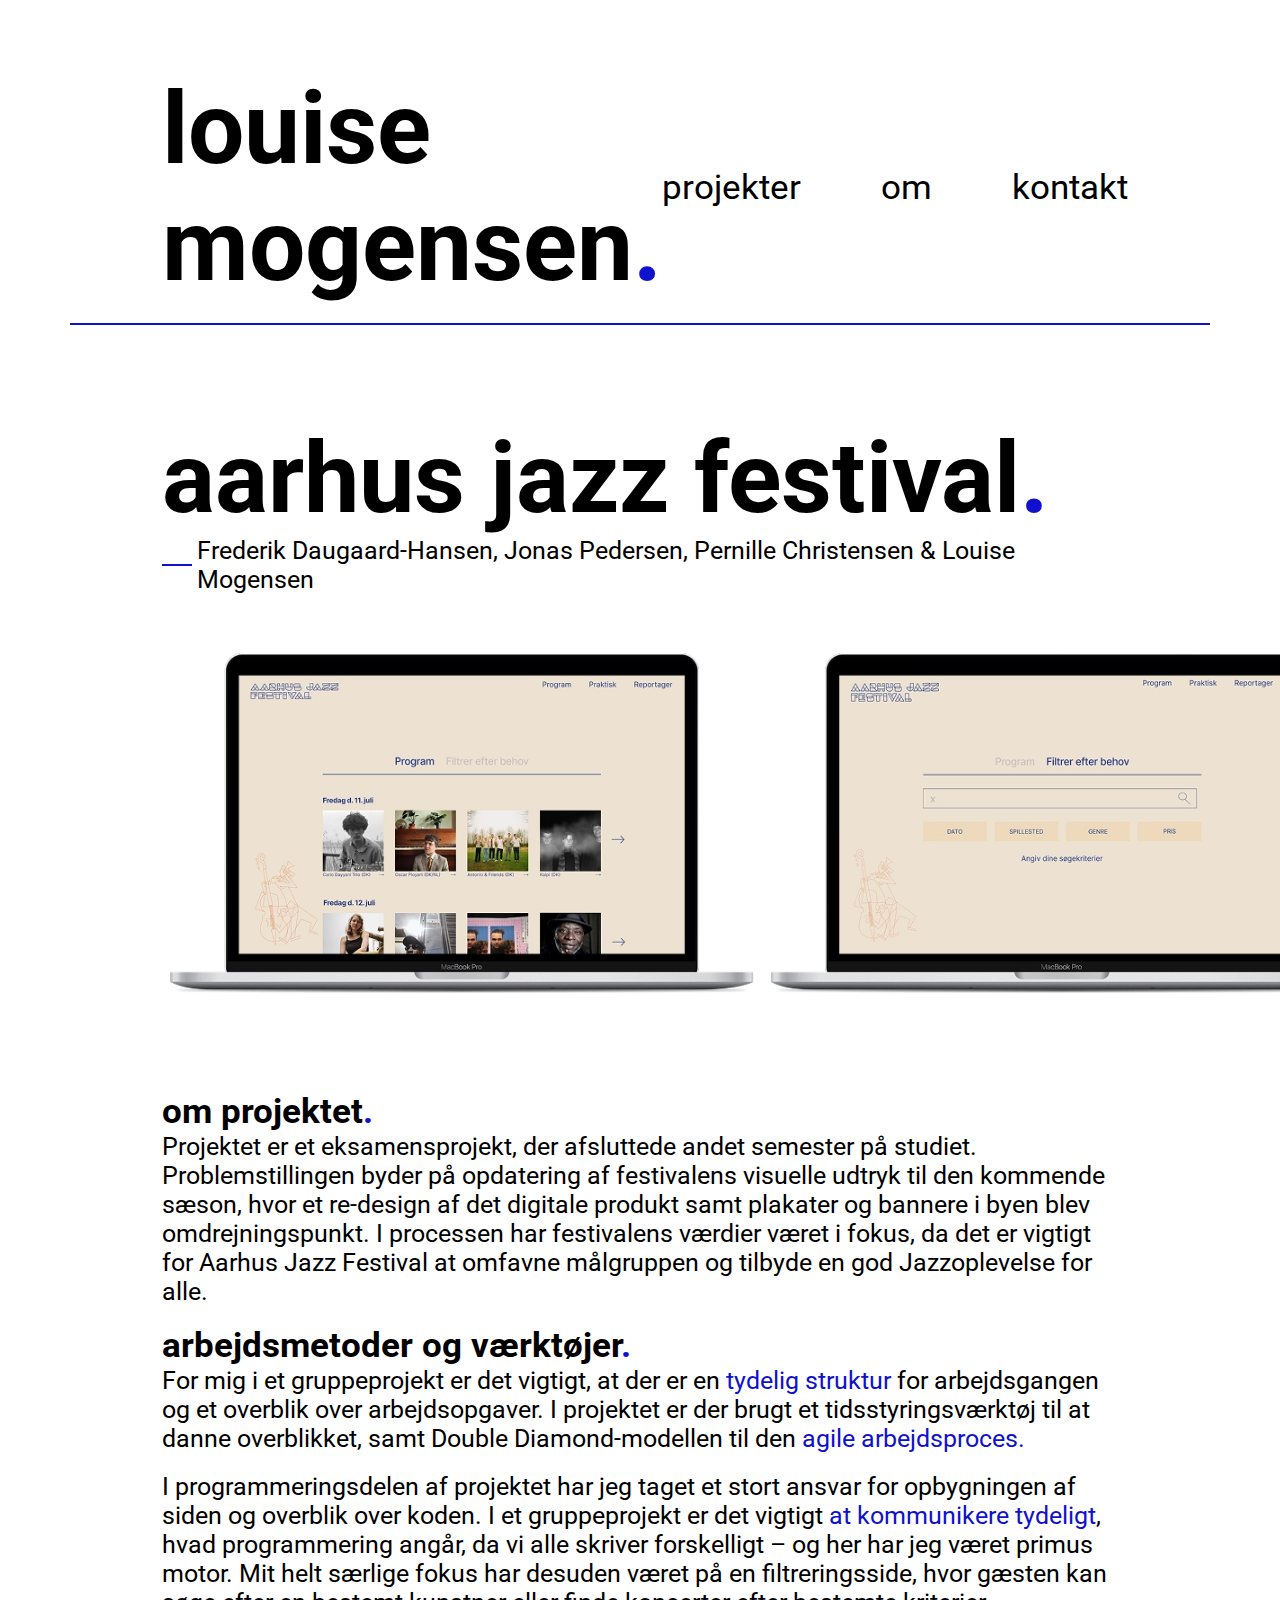
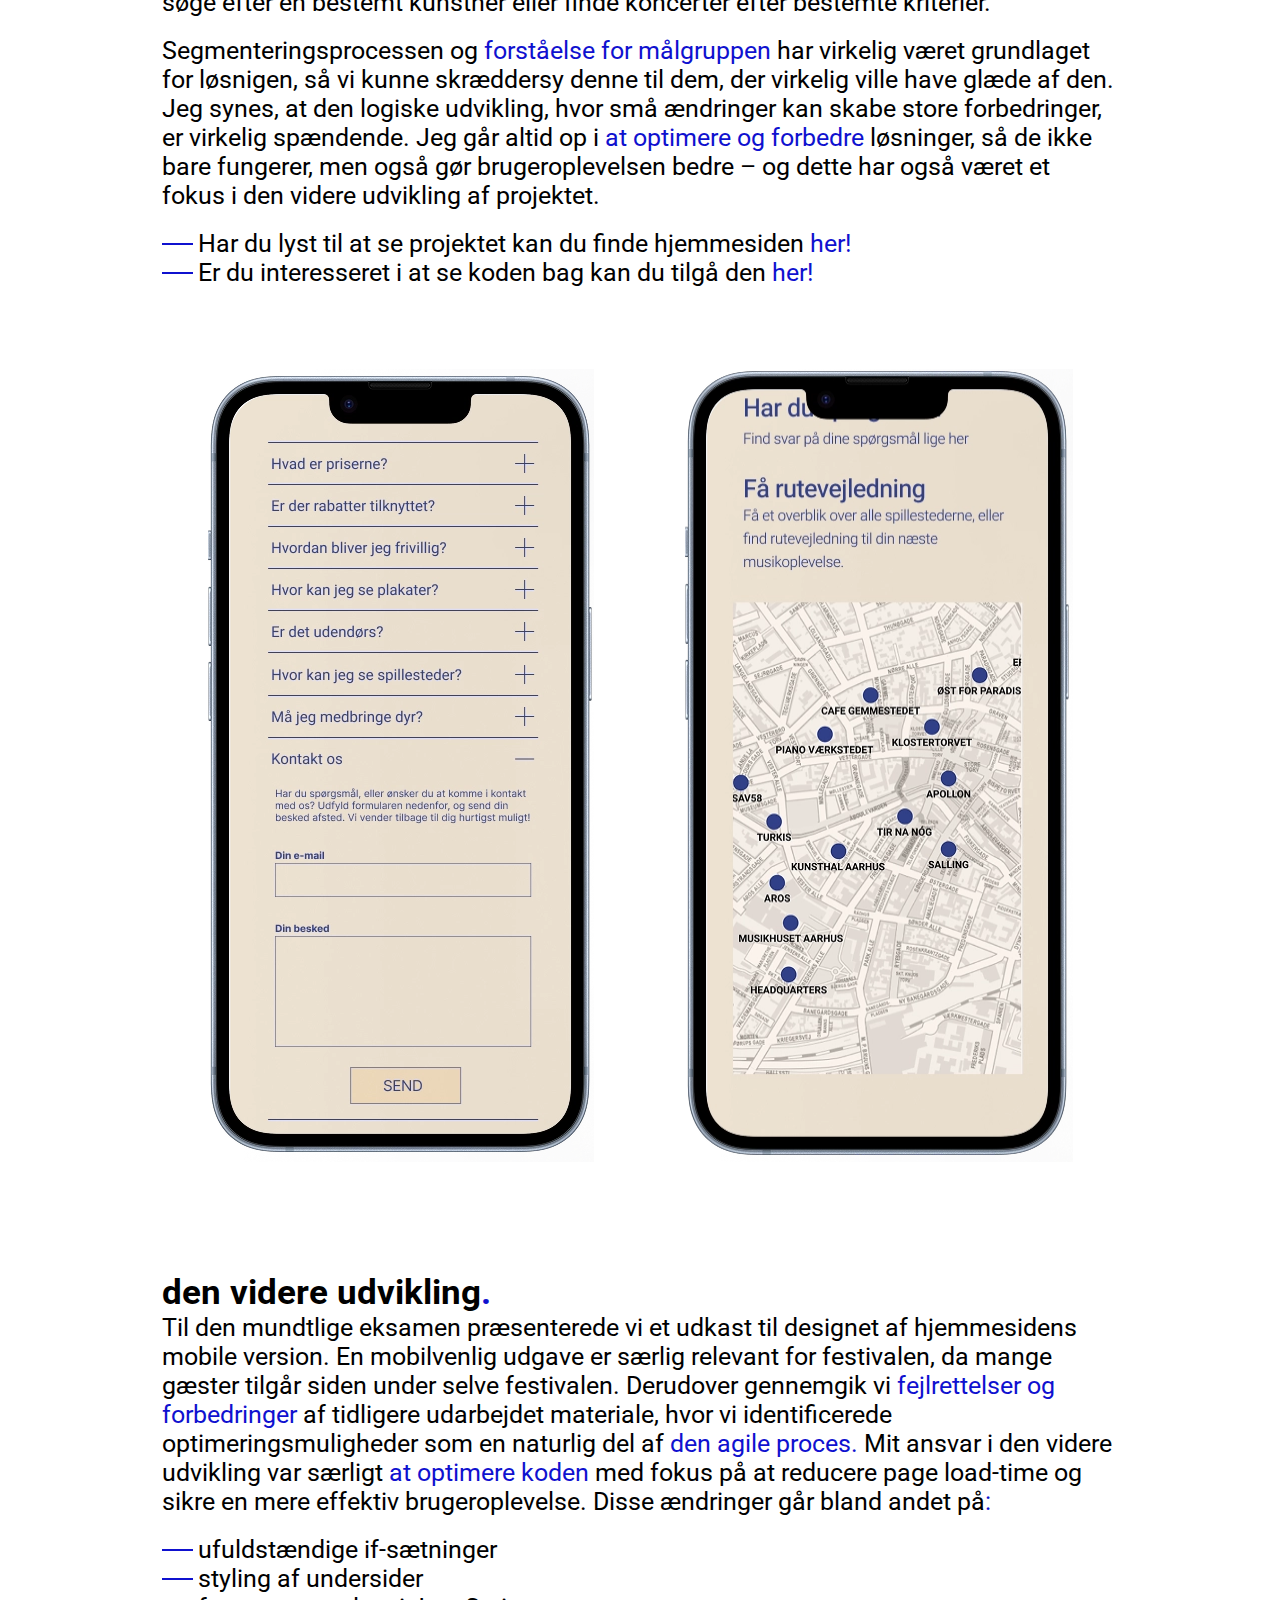
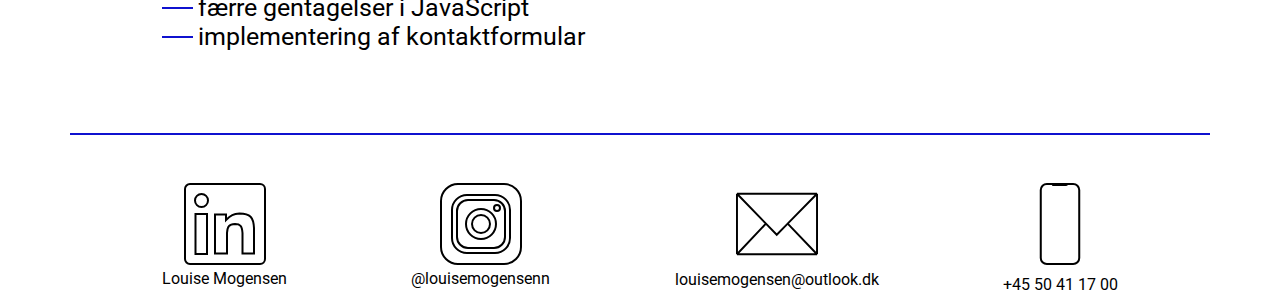
==== aajf.html @ b6d8f06d "Opsætning af Steno-siden" ====
<!DOCTYPE html>
<html lang="en">
<head>
    <meta charset="UTF-8">
    <meta name="description" content="Velkommen!"> <!-- SEO beskrivelse, vises i søgeresultatet-->
    <title>Document</title>
    <link rel="stylesheet" href="css/styles.css"> <!-- Linkter til den samlede CSS -->
    <link rel="icon" href="images/ikon.webp" type="image/x-icon"/> <!-- Lille ikon i tab -->
    <script src="js/script.js" defer></script> <!-- Defer bruges til at sikre, at HTML-dokumentet er loaded inden JavaScript køres-->
</head>
<body>

    <header>

        <section class="menulinje">

            <article class="logo">
                <a href="index.html">
                    <h1>louise</h1>
                    <h1>mogensen<span class="punktum">.</span></h1>
                </a>
            </article>
            

            <article class="navigationslinje">
                <a href="projekter.html">projekter</a>
                <a href="om.html">om</a>
                <a href="kontakt.html">kontakt</a>
            </article>

        </section>

        <hr class="horisontal-linje"> <!-- Linjen, der opdeler header og main-indhold -->

    </header>

    <main>
        
        <h1 class="overskriftPaaSide">aarhus jazz festival<span class="punktum">.</span></h1>

        <aside class="listeelement" class="gruppenavne">
            <hr class="bindestreg">
            <p>Frederik Daugaard-Hansen, Jonas Pedersen, Pernille Christensen & Louise Mogensen</p>
        </aside>

        <section class="projektbilleder">
            <img src="images/aarhusJazzFestivalBilledeEt.webp" alt="Billede af projektet, Aarhus Jazz Festival">
            <img src="images/aarhusJazzFestivalBilledeTo.webp" alt="Billede af projektet, Aarhus Jazz Festival">
        </section>

        <article class="overskriftOgTekstProjekt">
            <h3>om projektet<span class="punktum">.</span></h3>
            <p>Projektet er et eksamensprojekt, der afsluttede andet semester på studiet. Problemstillingen byder på opdatering af festivalens visuelle udtryk til den kommende sæson, hvor et re-design af det digitale produkt samt plakater og bannere i byen blev omdrejningspunkt. I processen har festivalens værdier været i fokus, da det er vigtigt for Aarhus Jazz Festival at omfavne målgruppen og tilbyde en god Jazzoplevelse for alle. </p>
        </article>

        <br>

        <article class="overskriftOgTekstProjekt">
            <h3>arbejdsmetoder og værktøjer<span class="punktum">.</span></h3>
            <p>For mig i et gruppeprojekt er det vigtigt, at der er en <span class="punktum">tydelig struktur</span> for arbejdsgangen og et overblik over arbejdsopgaver. I projektet er der brugt et tidsstyringsværktøj til at danne overblikket, samt Double Diamond-modellen til den <span class="punktum">agile arbejdsproces.</span> </p>
            <br>
            <p>I programmeringsdelen af projektet har jeg taget et stort ansvar for opbygningen af siden og overblik over koden. I et gruppeprojekt er det vigtigt <span class="punktum">at kommunikere tydeligt</span>, hvad programmering angår, da vi alle skriver forskelligt – og her har jeg været primus motor. Mit helt særlige fokus har desuden været på en filtreringsside, hvor gæsten kan søge efter en bestemt kunstner eller finde koncerter efter bestemte kriterier. </p>

            <br>

            <p>Segmenteringsprocessen og <span class="punktum">forståelse for målgruppen</span> har virkelig været grundlaget for løsnigen, så vi kunne skræddersy denne til dem, der virkelig ville have glæde af den. Jeg synes, at den logiske udvikling, hvor små ændringer kan skabe store forbedringer, er virkelig spændende. Jeg går altid op i <span class="punktum">at optimere og forbedre</span> løsninger, så de ikke bare fungerer, men også gør brugeroplevelsen bedre – og dette har også været et fokus i den videre udvikling af projektet.</p>

            <br>

            <aside class="listeelement">
                <hr class="bindestreg">
                <p>Har du lyst til at se projektet kan du finde hjemmesiden <a class="linkTilEkstern" href="https://aarhusjazzfestival.louisemogensen.dk/">her!</a></p>
            </aside>

            <aside class="listeelement">
                <hr class="bindestreg">
                <p>Er du interesseret i at se koden bag kan du tilgå den <a class="linkTilEkstern" href="https://github.com/louisemogensenn/aarhusjazzfestival">her!</a></p>
            </aside>
                
        </article>

        <section class="projektbillederIphone">
            <img src="images/iphoneEt.webp" alt="Billede af projektet, Aarhus Jazz Festival">
            <img src="images/iphoneTo.webp" alt="Billede af projektet, Aarhus Jazz Festival">
        </section>

        <article class="overskriftOgTekstProjekt">
            <h3>den videre udvikling<span class="punktum">.</span></h3>
            <p>Til den mundtlige eksamen præsenterede vi et udkast til designet af hjemmesidens mobile version. En mobilvenlig udgave er særlig relevant for festivalen, da mange gæster tilgår siden under selve festivalen. Derudover gennemgik vi <span class="punktum">fejlrettelser og forbedringer</span> af tidligere udarbejdet materiale, hvor vi identificerede optimeringsmuligheder som en naturlig del af <span class="punktum">den agile proces.</span> Mit ansvar i den videre udvikling var særligt <span class="punktum">at optimere koden</span> med fokus på at reducere page load-time og sikre en mere effektiv brugeroplevelse. Disse ændringer går bland andet på<span class="punktum">:</span></p>
            <br>
            <aside class="listeelement">
                <hr class="bindestreg">
                <p>ufuldstændige if-sætninger</p>
            </aside>
            <aside class="listeelement">
                <hr class="bindestreg">
                <p>styling af undersider</p>
            </aside>
            <aside class="listeelement">
                <hr class="bindestreg">
                <p>færre gentagelser i JavaScript</p>
            </aside>
            <aside class="listeelement">
                <hr class="bindestreg">
                <p>implementering af kontaktformular</p>
            </aside>
        </article>
        
    </main>

    <footer>

        <hr class="horisontal-linje-footer">

        <section class="footer">

            <aside class="footerIkonOgTekst">
                <a href="https://www.linkedin.com/in/louise-mogensen-a4139324a/">
                    <img src="images/linkedinIkon.svg" alt="LinkedIn-ikon - direkte til Louise Mogensen">
                    <p>Louise Mogensen</p>
                </a>
            </aside>
    
            <aside class="footerIkonOgTekst">
                <a href="https://www.instagram.com/louisemogensenn/">
                    <img src="images/instagramIkon.svg" alt="instagram-ikon - direkte til Louise Mogensen">
                    <p>@louisemogensenn</p>
                </a>
            </aside>
    
            <aside class="footerIkonOgTekst">
                <img src="images/mailIkon.svg" alt="Mail-ikon - kontakt mig på louisemogensen@outlook.dk">
                <p class="mailFooterTekst">louisemogensen@outlook.dk</p>
            </aside>
    
            <aside class="footerIkonOgTekst">
                <img src="images/telefonIkon.svg" alt="telefon-ikon - kontakt mig på +45 50 42 17 00">
                <p>+45 50 41 17 00</p>
            </aside>

        </section>
        

    </footer>
    
</body>
</html>
---- css/styles.css ----
/* ---------------- GENEREL STYLING ---------------- */

@import url('https://fonts.googleapis.com/css2?family=Heebo:wght@100..900&family=Roboto:ital,wght@0,100..900;1,100..900&display=swap');

* {
    font-family: 'Helvetica Neue', 'Roboto', Times, serif; /* Valg af font og sekundær font, der sikrer, at skriften stadig er sans serif*/
    margin: 0; /* Nulstiller al deafult margin */
    padding: 0; /* Nulstiller al deafult padding */
}

:root {
    --primaerFarve: #000; /* Bruges som primær skriftfarve*/
    --sekundaerFarve: #0F11CF; /* Bruges til mindre elementer*/
}

body {
    margin-left: 162px; /* Alt indhold placeres minimum 162px fra venstre kant som udgangspunkt*/
    margin-right: 162px; /* Alt indhold placeres minimum 162px fra højre kant som udgangspunkt*/
}

a {
    text-decoration: none;
    color: var(--primaerFarve);
}

.punktum {
    color: var(--sekundaerFarve); /* Skifter farven på punktum */
}

.overskriftPaaSide {
    display: flex; /* Denne linje placerer overskrift og punktum tæt på hinanden */
    font-size: 99px;
}

.bindestreg {
    border: none; /* Fjerner border */
    background-color: var(--sekundaerFarve); /* Angiver farven på linjen */
    height: 2px; /* Angiver bindestregens tykkelse */
    width: 31px; /* Angiver længden på bindestregen */
    align-self: center; /* Placerer bindestregen med samme horisontale midterpunkt som teksten */
}

/* ---------------- STYLING AF HEADER ---------------- */

.menulinje {
    display: flex; 
    justify-content: space-between; /* Logo og navigationslinje placeres*/
    align-items: center; /* Logo og navigationslinje placeres med samme midtpunkt horisontalt */
    margin-bottom: 19px; /* Skaber en afstand på 19px til linjen under neden */
    margin-top: 70px;
}

.logo {
    font-size: 50px;
    display: flex; /* Sørger for, at elementerne er på samme række */
    align-items: flex-end; /* Flytter alle elementer NED, så de flygter på grundlinjen */
}

.navigationslinje {
    display: flex; /* Projekter, Om og Kontakt placeres på linje */
    font-size: 35px; /* Størrelsen på linksene defineres til 35px */
    gap: 80px; /* Der er 80 px mellem hvert link */
}

.navigationslinje a:hover {
    color: var(--sekundaerFarve); /* Angiver farven ved hover */
    /* font-weight: bold; */
    /* text-decoration: underline 2px solid; */
    cursor: pointer;
}

.horisontal-linje, .horisontal-linje-footer  {
    color: var(--sekundaerFarve); /* Angiver farven på stregen*/
    border: 1px solid; /* Tykkelsen på stregen */
    margin: 0 -92px 95px; /* Body ha stylingen: margin-left: 162px og margin-right: 162px;. Linjen skal være 70px fra hver kant i stedet og derfor er margin-left og margin-right i minus 92, da 162px - 92px=70px */
}

/* ---------------- STYLING AF FOOTER ---------------- */

.horisontal-linje-footer {
    margin: 82px -92px 48px; /* Afstanden mellem top- og bundelementer er anderledes for footer-linjen */
}
.footer {
    display: flex;
    flex-direction: row;
    justify-content: space-between;
}

.footerIkonOgTekst {
    display: flex;
    flex-direction: column;
    align-items: center;
    text-align: center;
    gap: 10px;
}

.footerIkonOgTekst img {
    width: 82px; /* Giver alle ikoner i footer den samme bredde */
    height: 82px;
}

.mailFooterTekst {
    margin-top: -5px; /* Sikrer, at teksten står på linje med andet tekst i footer*/
}

/* ---------------- STYLING AF INDEX ---------------- */

#forsideIndhold {
    display: flex; /* Placerer billedet og tekst+pile på en horisontal linje */
    justify-content: space-between; /* Skaber afstand imellem indhold, så det placeres i hver sin side */
    align-items: flex-end; /* Placerer al indhold (her med fokus på teksten) på den nederste linje i flexboksen */
    width: 100%;
}

#forsideNavigation {
    display: flex;
    flex-direction: column; /* Links og pile placeres oven på hinanden */
    gap: 15px; /* Skaber en afstand mellem top og bund for hvert link */
    font-size: 80px; /* Angiver størrelsen på fonten */
}

.forsidelinkOgPil {
    display: flex;
    justify-content: space-between;
    width: 100%;
}

.forsidelinkOgPil a {
    justify-self: start;
}

.forsidelinkOgPil img {
    justify-self: end;
}

/* ---------------- STYLING AF PROJEKTER ---------------- */
.indholdProjekter {
    display: flex; /* Billedet samt tekststykker placeres på linje */
}

.indholdProjekter img {
    width: 535px; /* Billedet til hvert projekt får en bestemt størrelse */
    height: 314px;
}

.linjeMellemProjekter {
    border: 0.5px solid; /* Tykkelsen på stregen */
    margin: 62px 0; /* Giver linjen en margin (pladsen omkring sig) på 62px */
}

.tekstProjekter {
    margin-left: 118px; /* Tekststykkerne placeres 118px fra deres tilhørende billede */
}

.tekstProjekter h3 {
    font-size: 35px; /* Overskrifterne for hvert projekt får en skriftstørrelse */
}

.tekstProjekter p {
    font-size: 25px; /* Underoverskrifterne får en skriftstørrelse */
}

.pilProjekter {
    width: 54px; /* Angiver pilens bredde */
    float: right; /* Pilen placeres i højre side af skærmen */
    margin-top: -27px; /* Placerer pilen på samme grundlinje som billedet */
}

.projektBillede {
    border: 2px solid var(--sekundaerFarve); /* Laver en blå kant omkring billedet i oversigten over projekter*/
}

/* ---------------- STYLING AF PROJEKT ---------------- */
.listeelement { /* Listeelement bruges i side om.html til syv ting om mig */
    display: flex;
    gap: 5px;
}

#projektAarhusJazzFestival, #projektSteno, #projektNippon {
    cursor: pointer;
}

.projektbilleder {
    display: flex;
    justify-content: space-around;
    margin-top: 35px;
    margin-bottom: 90px;
}

.projektbilleder img {
    width: 600px;
}

#ipadBillederSteno {
    width: 300px;
    gap: 120px;
}

.overskriftOgTekstProjekt h3 {
    font-size: 35px;
}

.overskriftOgTekstProjekt p {
    font-size: 25px;
}

.projektbillederIphone {
    display: flex;
    justify-content: space-around;
    margin-top: 82px;
    margin-bottom: 110px;
}

.projektRoller {
    margin-top: 110px;
    font-size: 35px;
}

.linkTilEkstern {
    color: var(--sekundaerFarve);
}

#billedegalleriSteno img{
    height: 500px;
    width: 388px;
}

/* ---------------- STYLING AF OM ---------------- */

.broedTekstOm{
    font-size: 25px;
}

#billedegalleriOm img {
    width: 384px; /* Bredden sætter på følgende udregning: width = 1512 (skærmens bredde) - (162*2) (margin i begge sider) - (18*2) (ønsket afstand mellem billeder) / 3 (antal billeder)*/
}

.billederPaaLinje {
    display: flex;
    justify-content: space-between;
    margin: 18px 0;
}

.listeelement p {
    font-size: 25px;
    gap: 10px;
}

#omMig {
    margin-bottom: 61px;
}

#omMig h3 {
    font-size: 35px;
}

.beskrivelseOgBillede {
    display: flex;
    justify-content: space-between;
    align-items: end;
}

.figur {
    width: 300px;
}

/* ---------------- STYLING AF KONTAKT ---------------- */
.ikonOgTekst {
    display: flex; /* Placerer ikon og tekst på linje */
    align-items: center; /* Sikrer at ikonet og teksten har samme horisontale midterpunkt */
    gap: 40px; /* Placerer ikon og tekst med 40px imellem sig */
}

.ikonOgTekst img {
    margin-bottom: 49px;
}

.ikonOgTekst p, #kontaktIndhold p {
    font-size: 25px;
    margin-bottom: 49px;
}

#kontaktIndhold {
    display: flex;
    justify-content: space-between;
    flex-direction: row;
    margin-bottom: 49px;
}

#kontaktbillede {
    width: 430px;
    align-self: flex-start; /* Holder billedet i toppen */
}
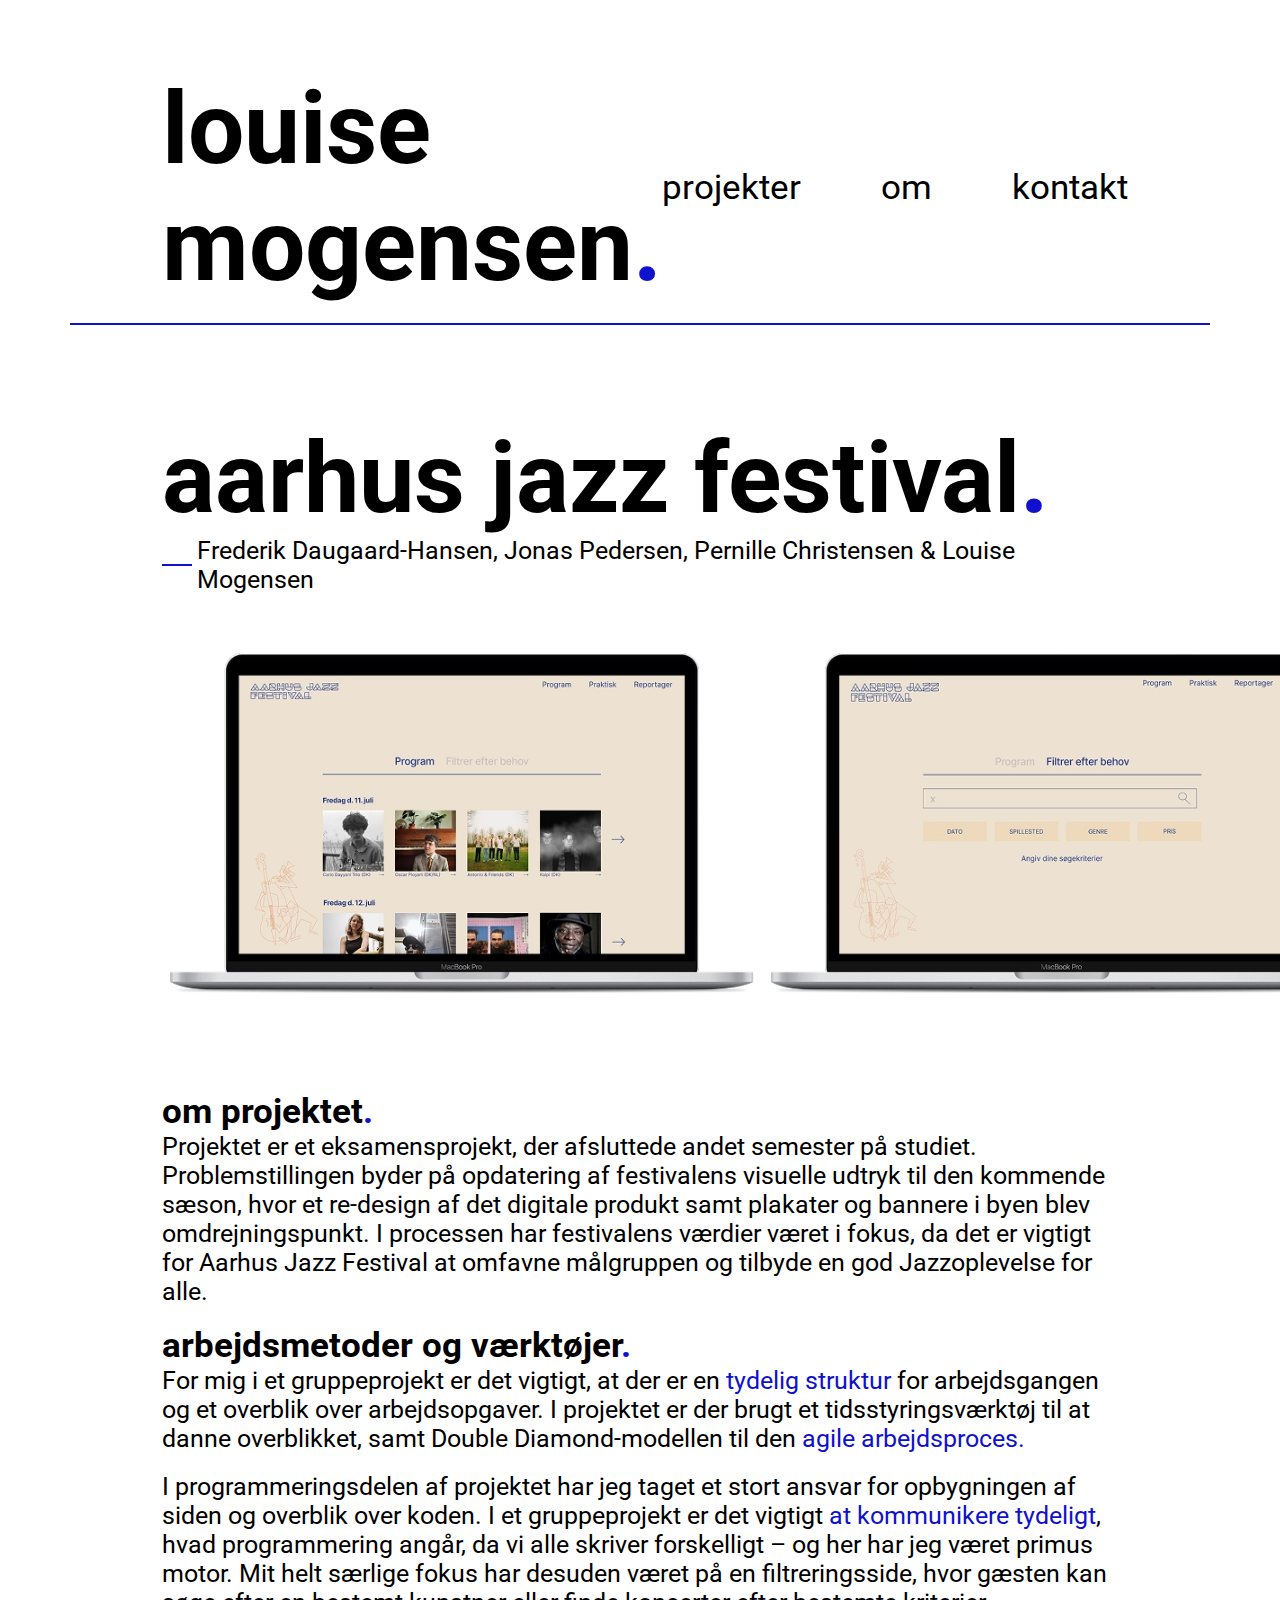
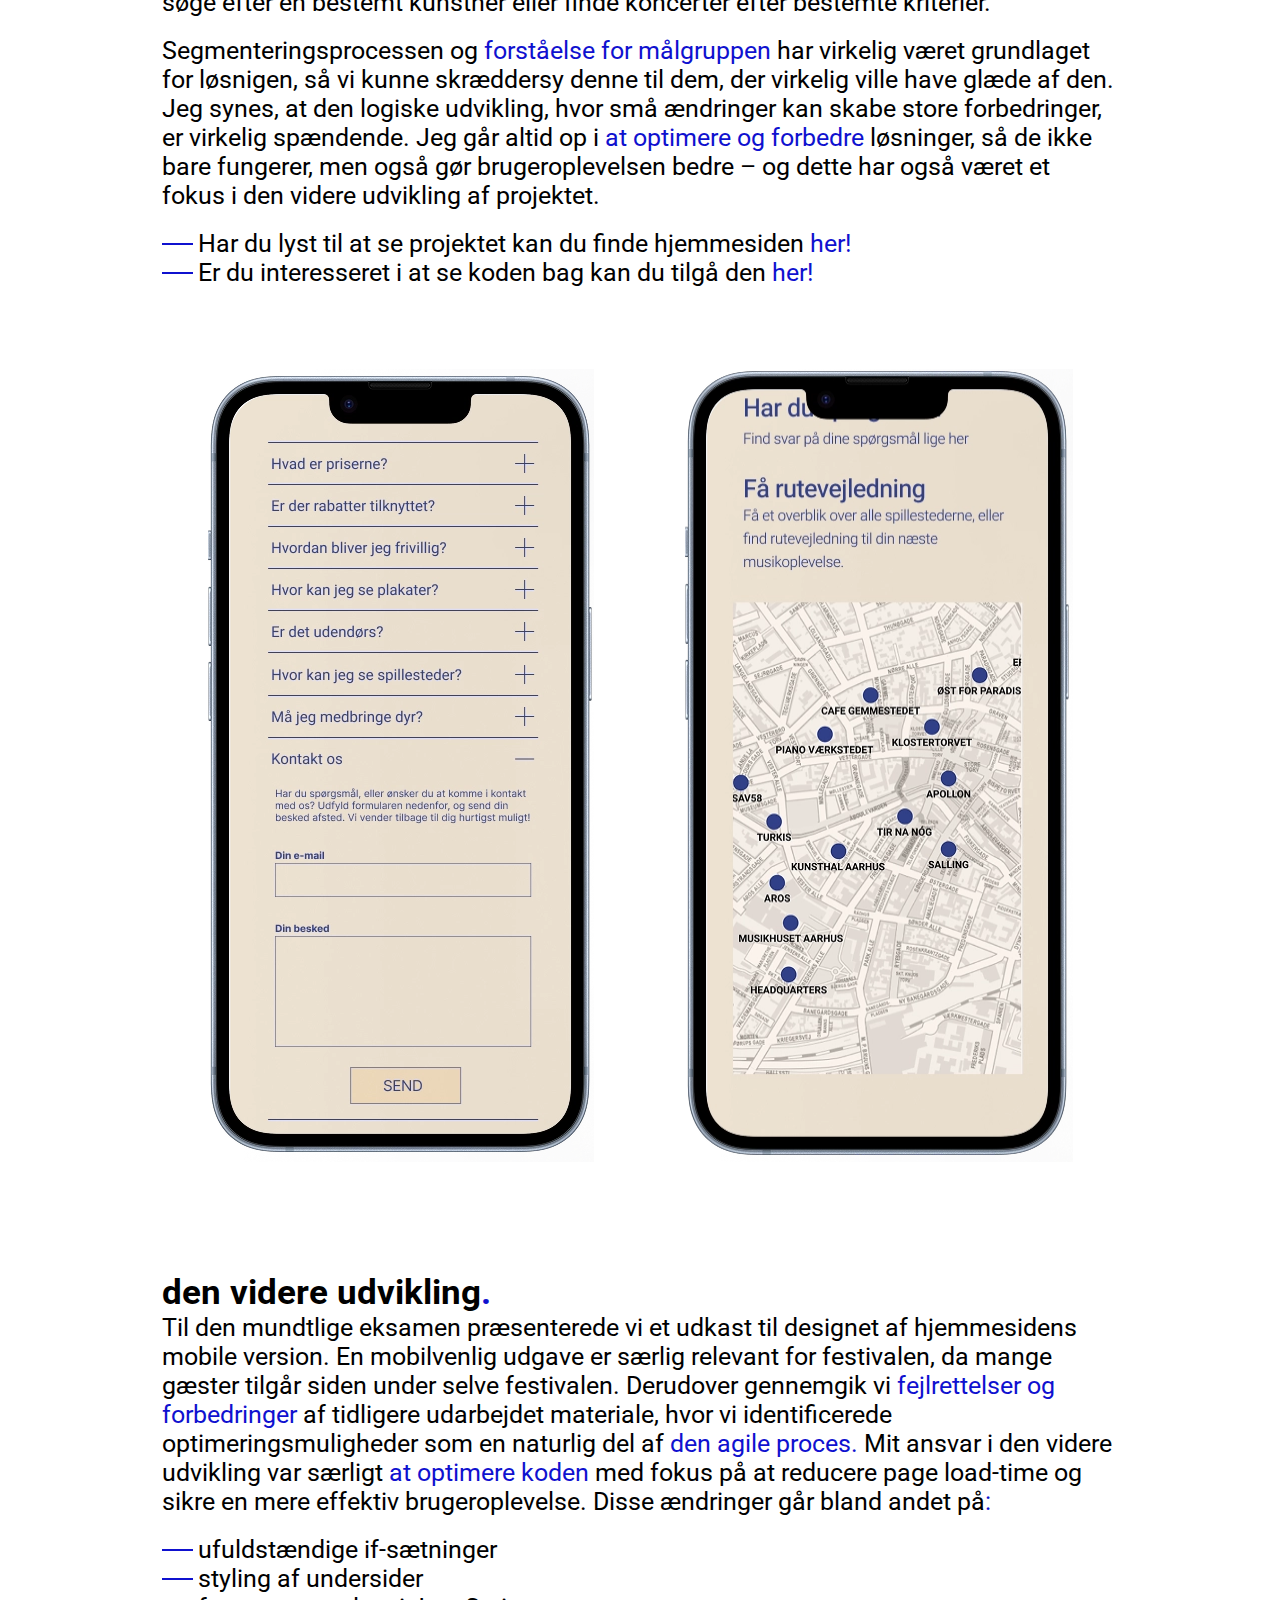
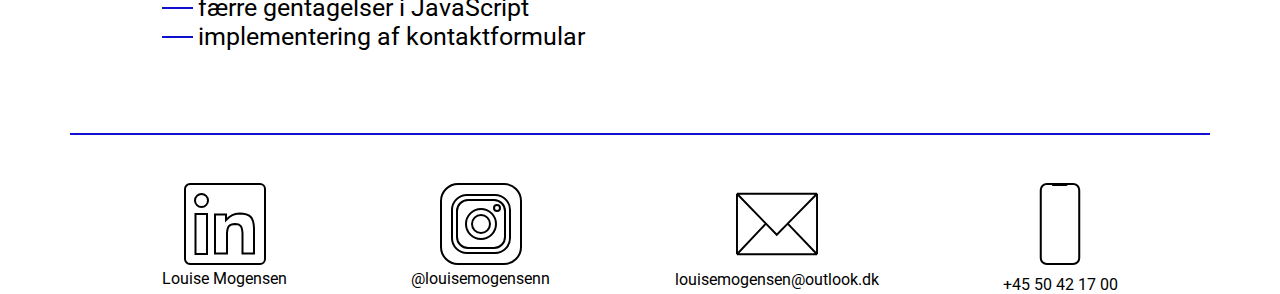
==== commit f6181c5a: "Opdatering af telefonnummer lol" ====
--- a/aajf.html
+++ b/aajf.html
@@ -135,7 +135,7 @@
     
             <aside class="footerIkonOgTekst">
                 <img src="images/telefonIkon.svg" alt="telefon-ikon - kontakt mig på +45 50 42 17 00">
-                <p>+45 50 41 17 00</p>
+                <p>+45 50 42 17 00</p>
             </aside>
 
         </section>
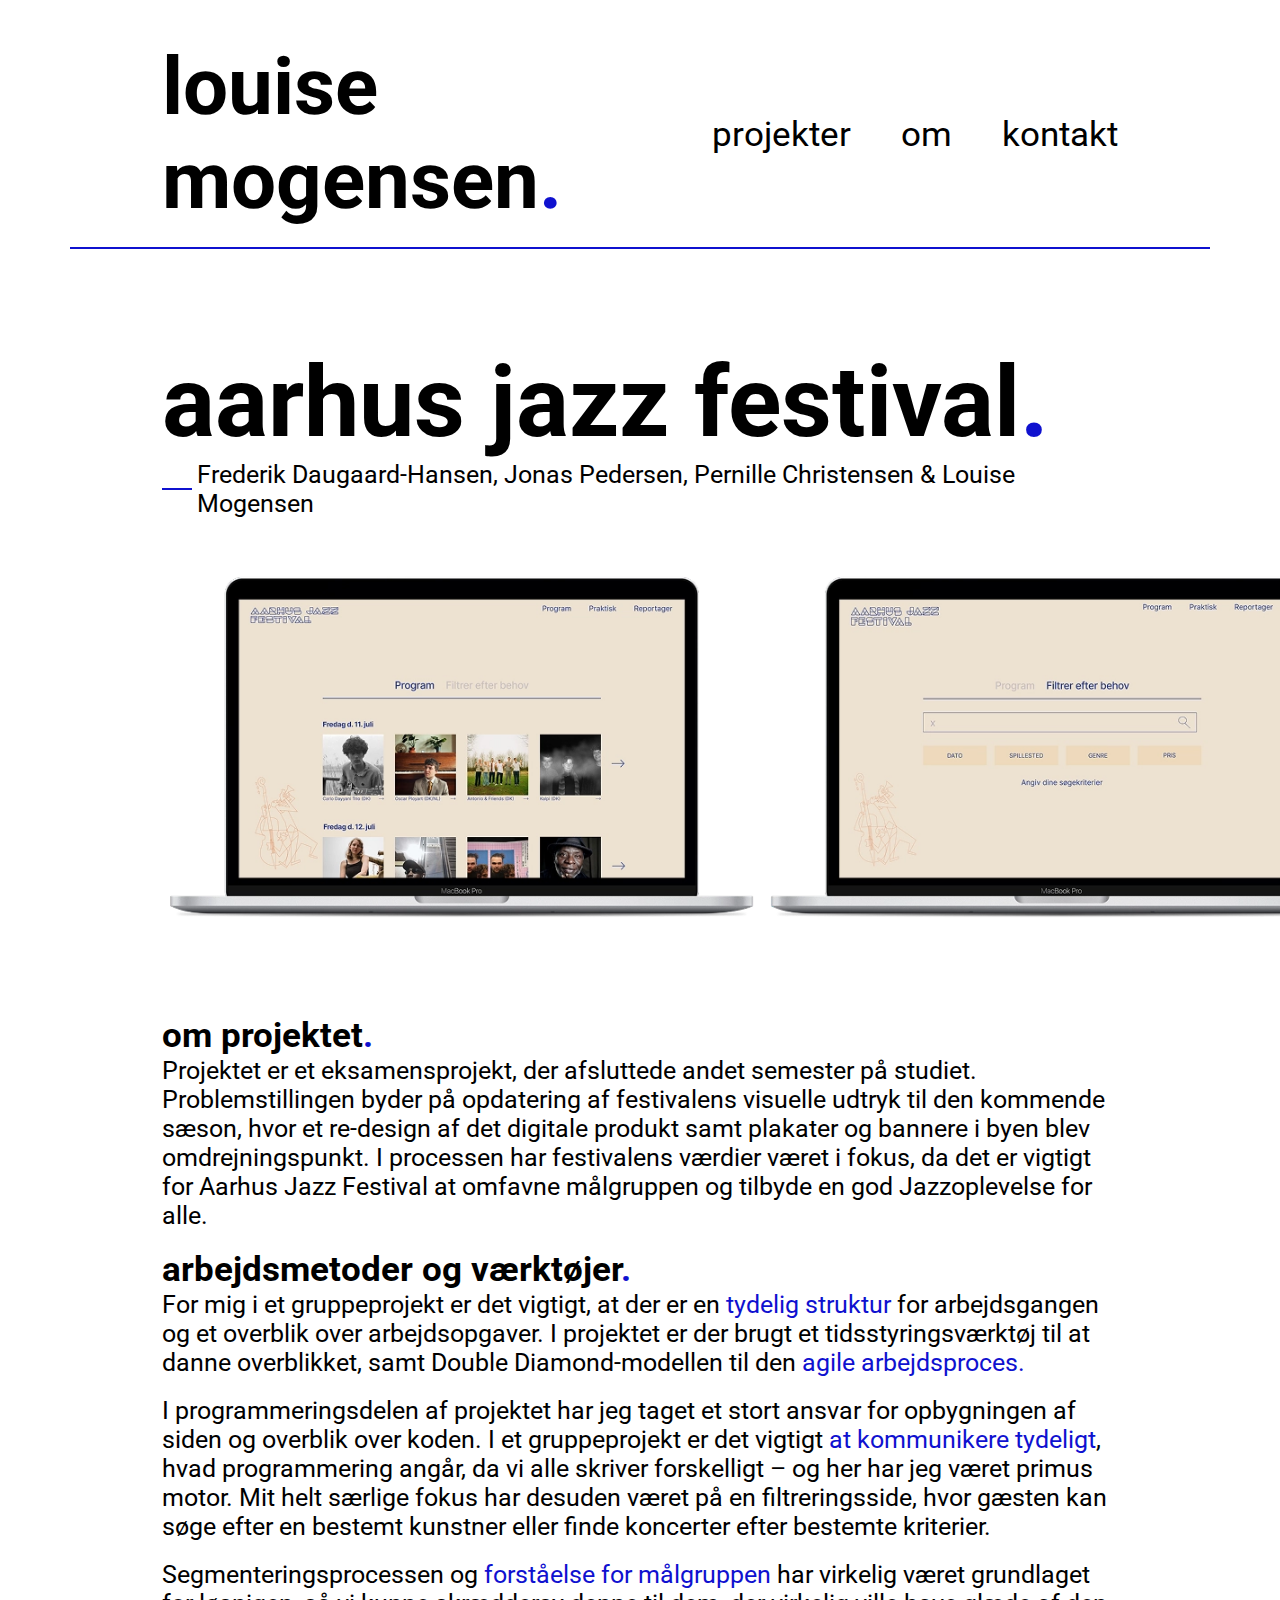
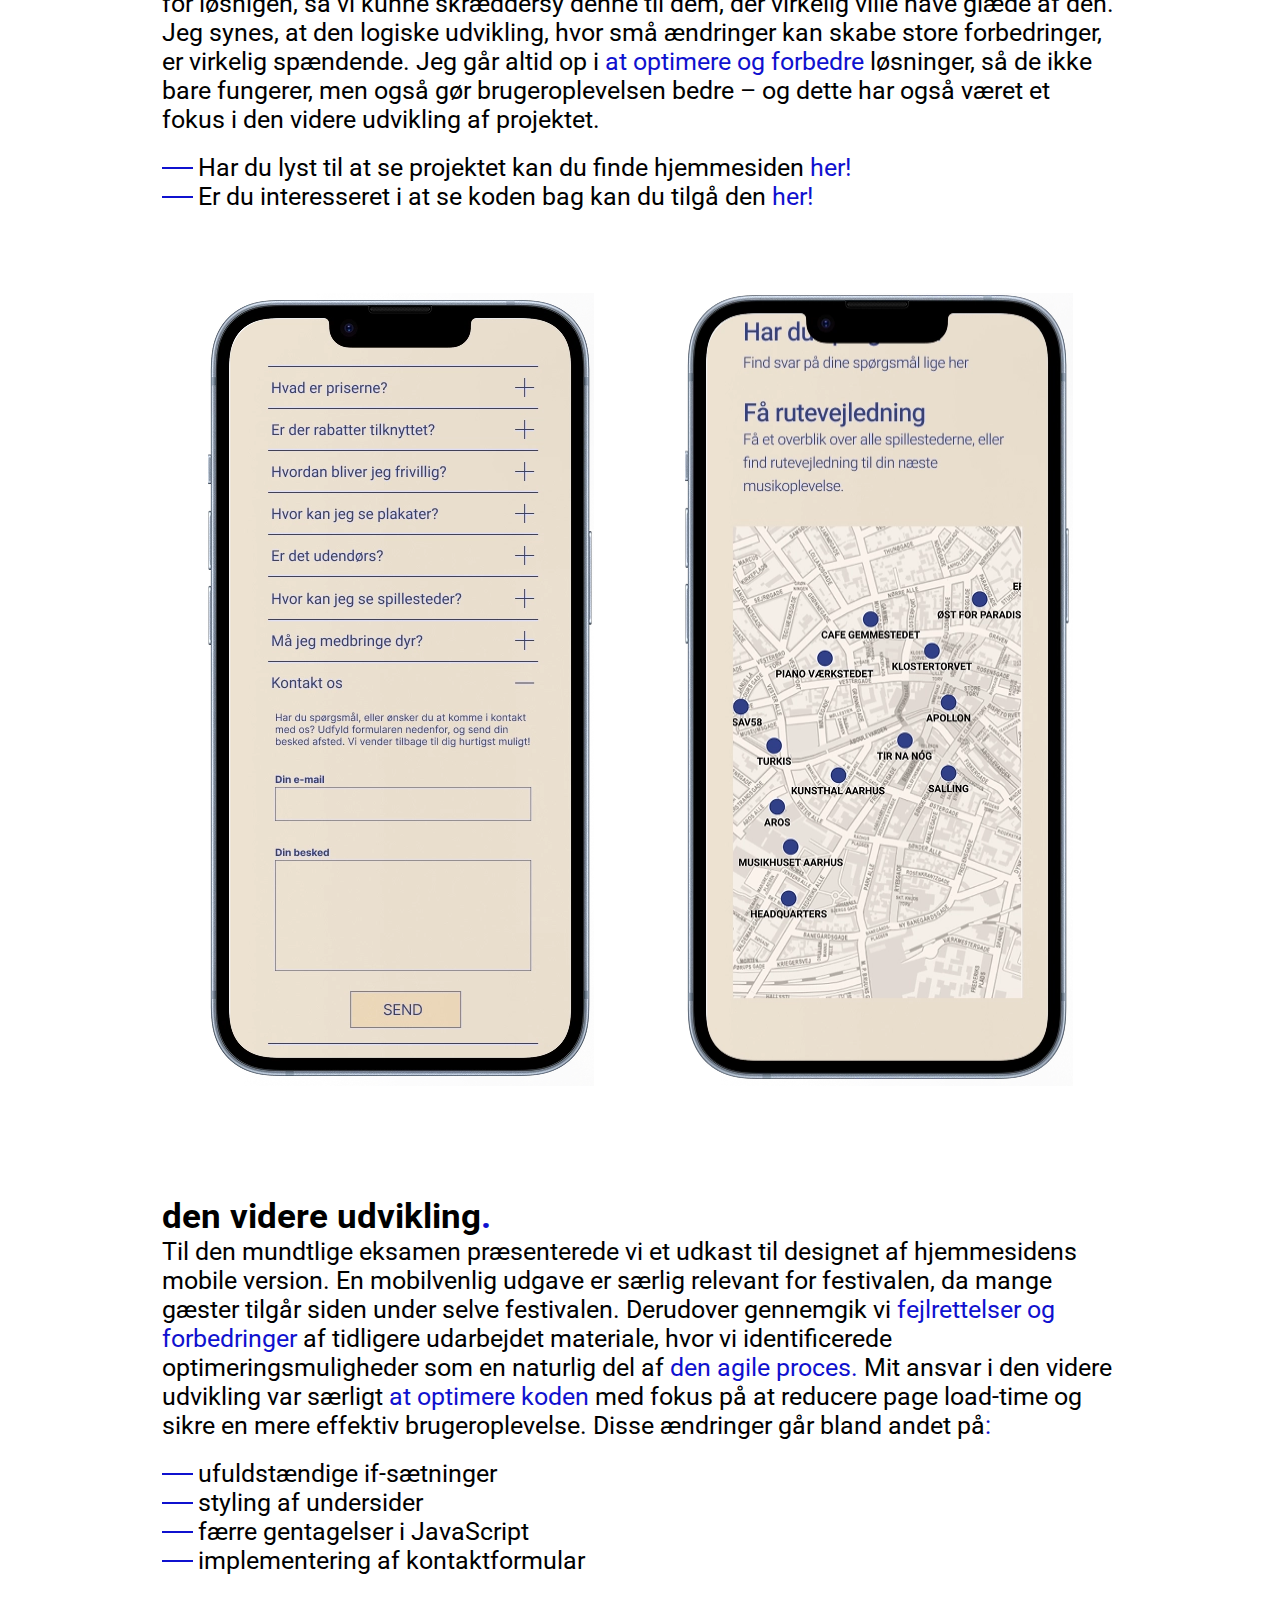
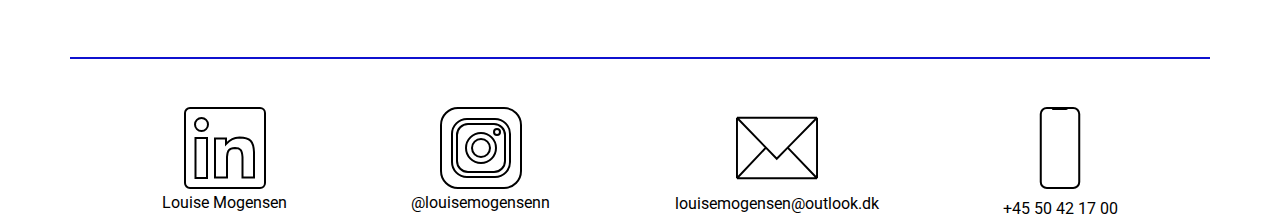
==== commit f2d2253e: "Ændringer i logo i header" ====
--- a/aajf.html
+++ b/aajf.html
@@ -16,8 +16,7 @@
 
             <article class="logo">
                 <a href="index.html">
-                    <h1>louise</h1>
-                    <h1>mogensen<span class="punktum">.</span></h1>
+                    <h1>louise mogensen<span class="punktum">.</span></h1>
                 </a>
             </article>
             
--- a/css/styles.css
+++ b/css/styles.css
@@ -48,11 +48,11 @@
     justify-content: space-between; /* Logo og navigationslinje placeres*/
     align-items: center; /* Logo og navigationslinje placeres med samme midtpunkt horisontalt */
     margin-bottom: 19px; /* Skaber en afstand på 19px til linjen under neden */
-    margin-top: 70px;
+    margin-top: 40px;
 }
 
 .logo {
-    font-size: 50px;
+    font-size: 40px;
     display: flex; /* Sørger for, at elementerne er på samme række */
     align-items: flex-end; /* Flytter alle elementer NED, så de flygter på grundlinjen */
 }
@@ -60,7 +60,7 @@
 .navigationslinje {
     display: flex; /* Projekter, Om og Kontakt placeres på linje */
     font-size: 35px; /* Størrelsen på linksene defineres til 35px */
-    gap: 80px; /* Der er 80 px mellem hvert link */
+    gap: 50px; /* Der er 80 px mellem hvert link */
 }
 
 .navigationslinje a:hover {
@@ -135,6 +135,10 @@
 }
 
 /* ---------------- STYLING AF PROJEKTER ---------------- */
+#topProjekt {
+    margin-top: 50px;
+}
+
 .indholdProjekter {
     display: flex; /* Billedet samt tekststykker placeres på linje */
 }
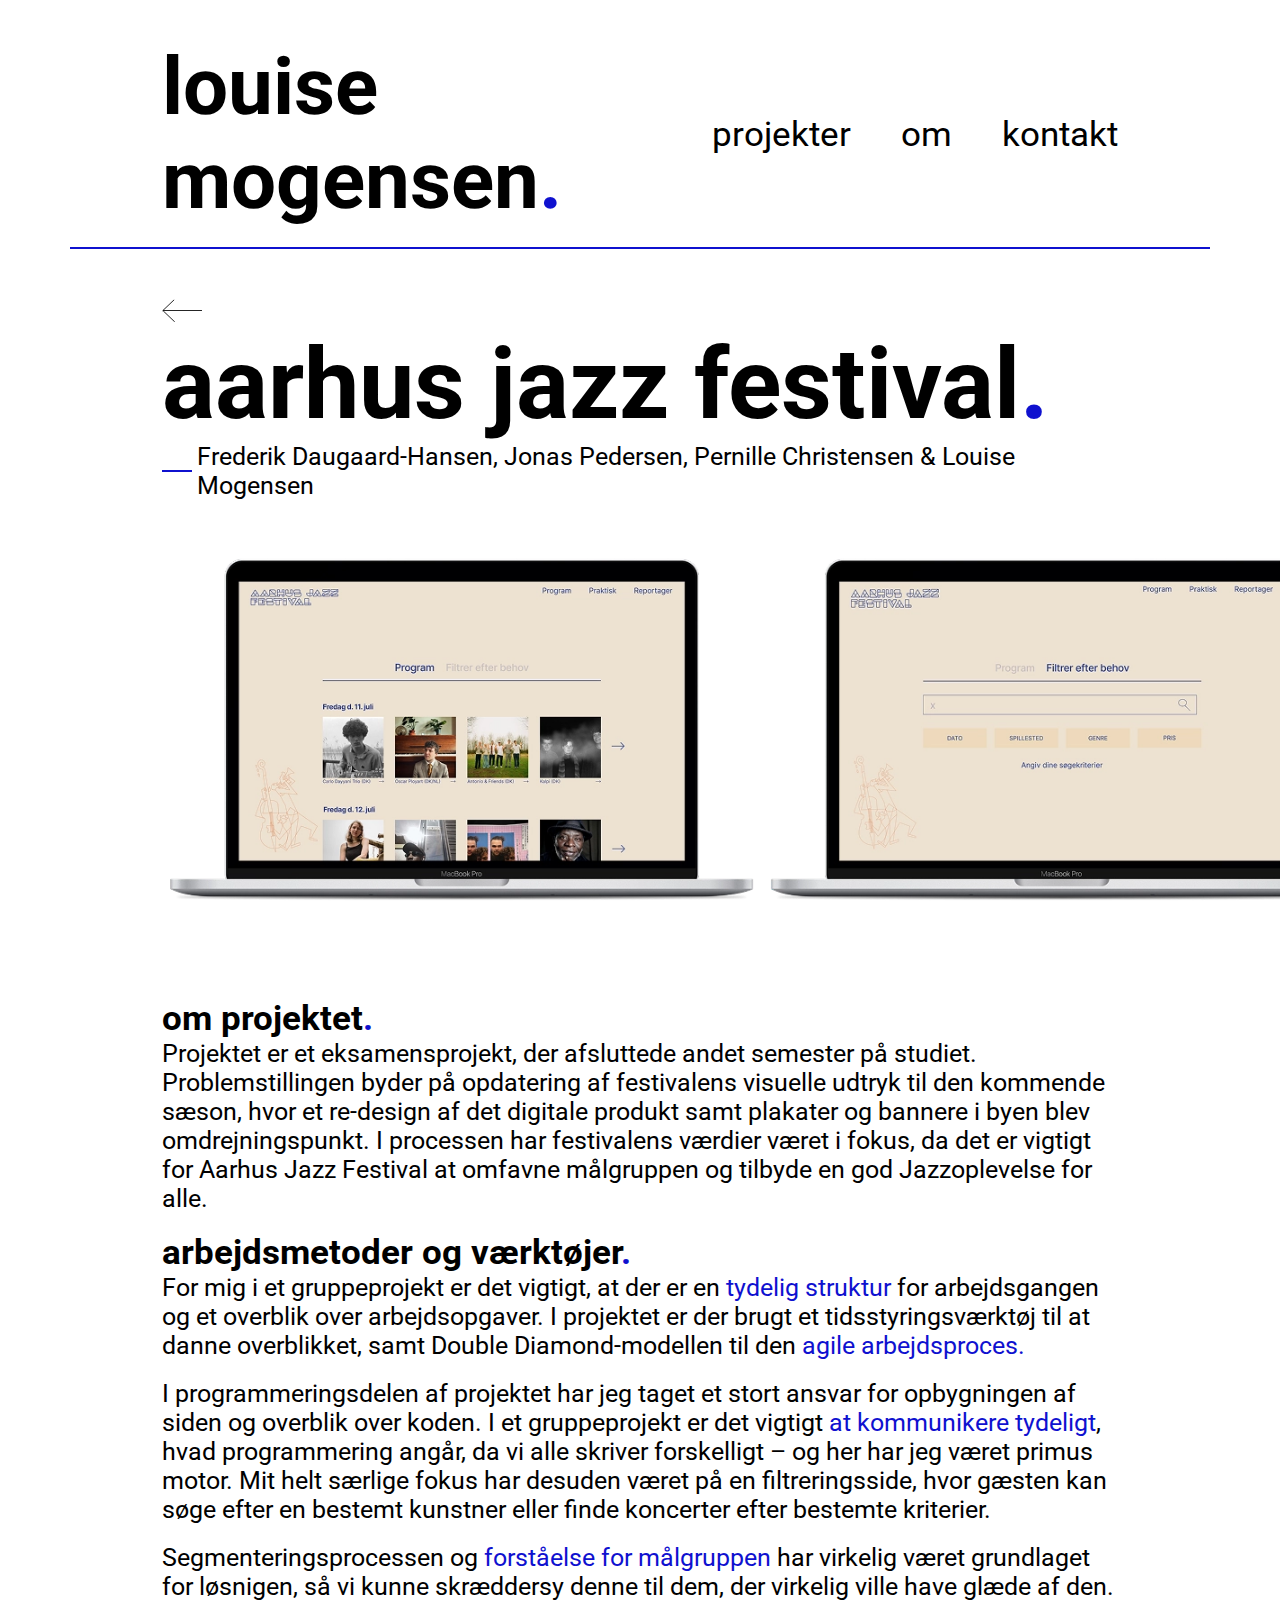
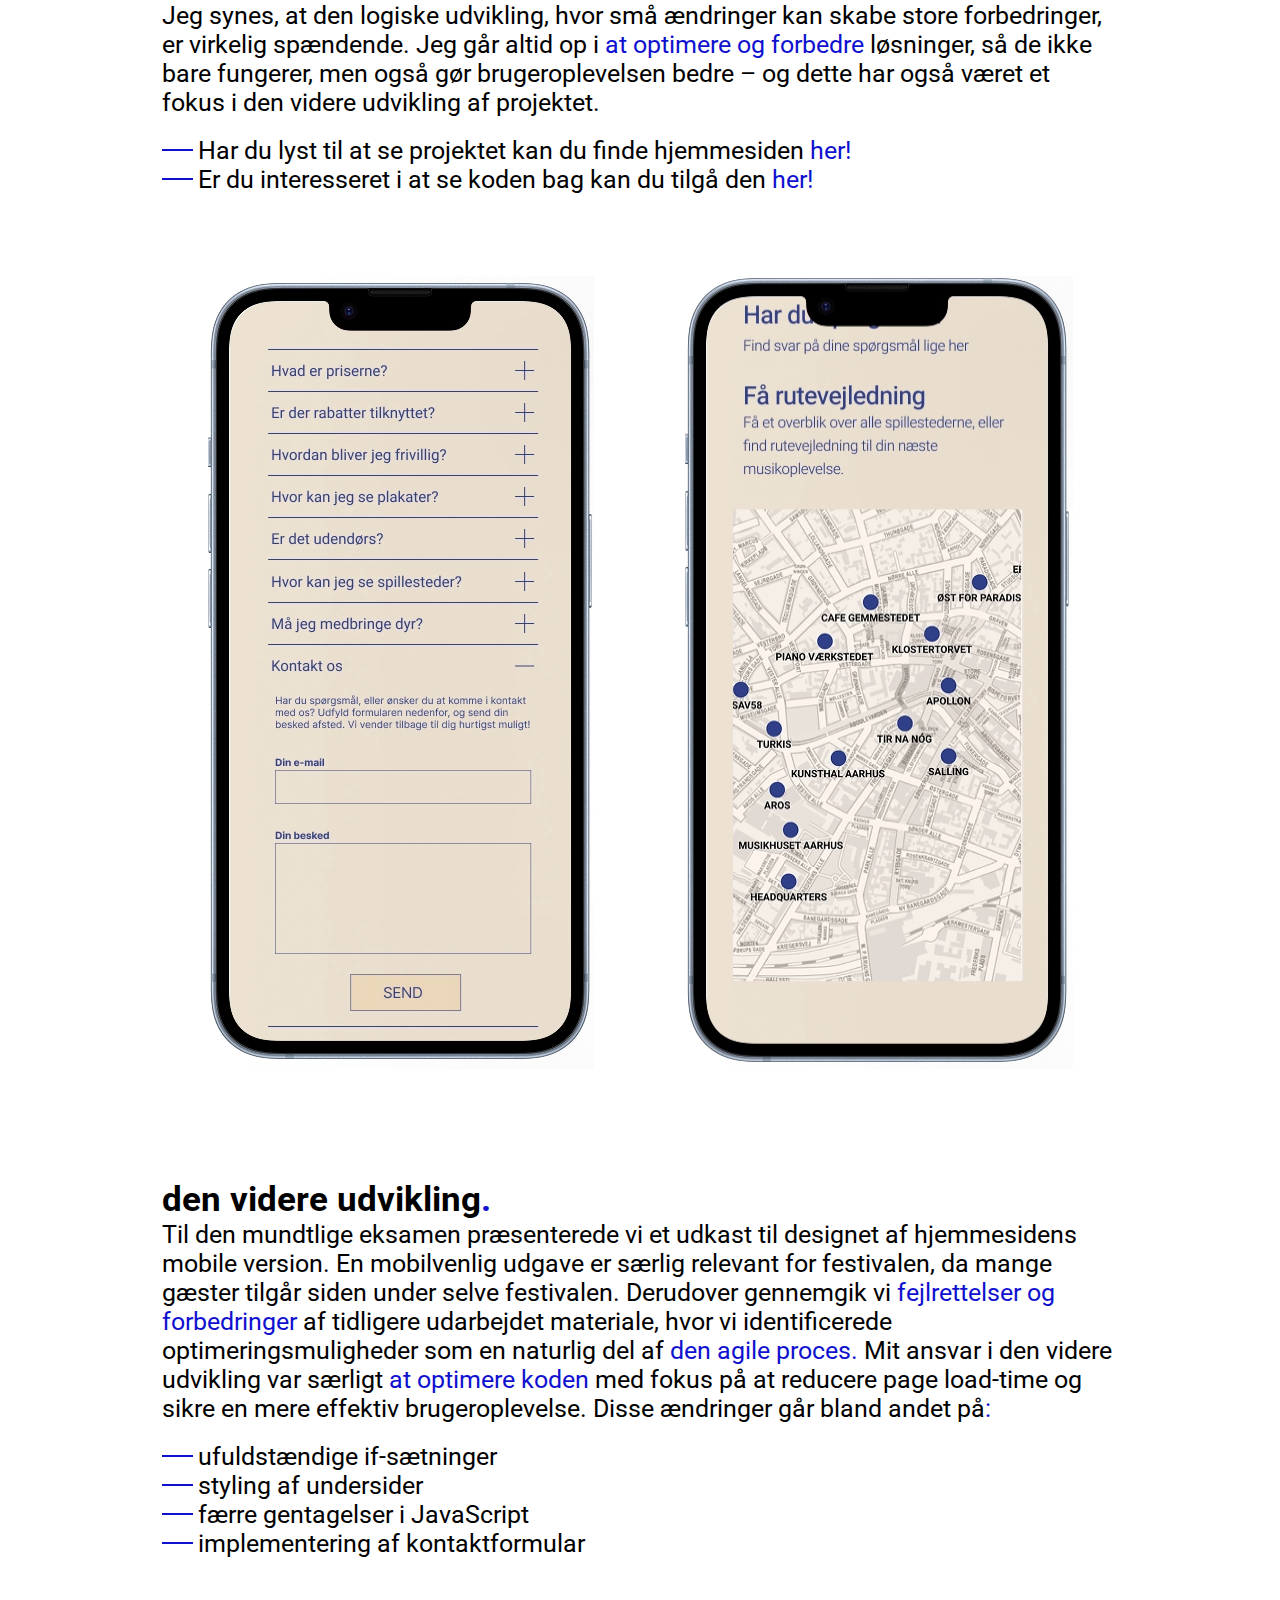
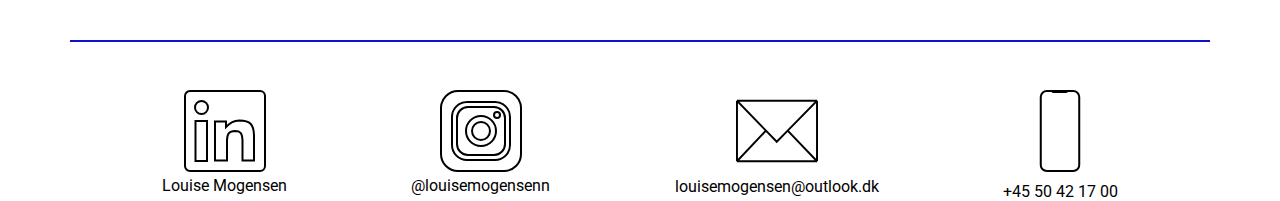
==== commit fa1ceddf: "Opdatering" ====
--- a/aajf.html
+++ b/aajf.html
@@ -35,6 +35,8 @@
 
     <main>
         
+        <a href="projekter.html"><img class="pilTilbage" src="images/pil.svg" alt="Pil tilbage til projekter" style="rotate: 180deg; width: 40px;"></a>
+
         <h1 class="overskriftPaaSide">aarhus jazz festival<span class="punktum">.</span></h1>
 
         <aside class="listeelement" class="gruppenavne">
--- a/css/styles.css
+++ b/css/styles.css
@@ -20,8 +20,8 @@
 }
 
 a {
-    text-decoration: none;
-    color: var(--primaerFarve);
+    text-decoration: none; /* Fjerner underline fra links */
+    color: var(--primaerFarve); /* Alle links bliver sorte i stedet for lilla */
 }
 
 .punktum {
@@ -48,7 +48,7 @@
     justify-content: space-between; /* Logo og navigationslinje placeres*/
     align-items: center; /* Logo og navigationslinje placeres med samme midtpunkt horisontalt */
     margin-bottom: 19px; /* Skaber en afstand på 19px til linjen under neden */
-    margin-top: 40px;
+    margin-top: 40px; /* Skaber afstanden mellem toppen af browseren og toppen af menulinjen */
 }
 
 .logo {
@@ -73,8 +73,14 @@
 .horisontal-linje, .horisontal-linje-footer  {
     color: var(--sekundaerFarve); /* Angiver farven på stregen*/
     border: 1px solid; /* Tykkelsen på stregen */
-    margin: 0 -92px 95px; /* Body ha stylingen: margin-left: 162px og margin-right: 162px;. Linjen skal være 70px fra hver kant i stedet og derfor er margin-left og margin-right i minus 92, da 162px - 92px=70px */
-}
+    margin: 0 -92px 50px; /* Body ha stylingen: margin-left: 162px og margin-right: 162px;. Linjen skal være 70px fra hver kant i stedet og derfor er margin-left og margin-right i minus 92, da 162px - 92px=70px */
+}
+
+.listeelement { /* Bruges til at style bindestreg og tekst  */
+    display: flex; /* Placerer bindestreg og tekst på linje */
+    gap: 5px; /* Skaber en afstand mellem bindestreg og tekst */
+}
+
 
 /* ---------------- STYLING AF FOOTER ---------------- */
 
@@ -82,22 +88,21 @@
     margin: 82px -92px 48px; /* Afstanden mellem top- og bundelementer er anderledes for footer-linjen */
 }
 .footer {
-    display: flex;
-    flex-direction: row;
-    justify-content: space-between;
+    display: flex; /* Alle elementer placeres på linje */
+    justify-content: space-between; /* Sikrer, at indholdet fylder helt ud til kanterne i begge sider og fordeler pladsen ligeligt imellem sig */
 }
 
 .footerIkonOgTekst {
-    display: flex;
-    flex-direction: column;
-    align-items: center;
-    text-align: center;
-    gap: 10px;
+    display: flex; /* Placerer elementerne på linje */
+    flex-direction: column; /* Placerer elementerne på linje vertikalt*/
+    align-items: center; /* Placerer ikonet og teksten med samme veertikale midterpunkt */
+    text-align: center; /* Placerer ikonet og teksten med samme veertikale midterpunkt */
+    gap: 10px; /* Skaber en afstand mellem ikoner og tekst vertikalt */
 }
 
 .footerIkonOgTekst img {
     width: 82px; /* Giver alle ikoner i footer den samme bredde */
-    height: 82px;
+    height: 82px; /* Er nødvenidig, da telefonen har andre dimensioner */
 }
 
 .mailFooterTekst {
@@ -110,33 +115,24 @@
     display: flex; /* Placerer billedet og tekst+pile på en horisontal linje */
     justify-content: space-between; /* Skaber afstand imellem indhold, så det placeres i hver sin side */
     align-items: flex-end; /* Placerer al indhold (her med fokus på teksten) på den nederste linje i flexboksen */
-    width: 100%;
 }
 
 #forsideNavigation {
-    display: flex;
+    display: flex; /* Placerer elementerne på linje*/
     flex-direction: column; /* Links og pile placeres oven på hinanden */
     gap: 15px; /* Skaber en afstand mellem top og bund for hvert link */
     font-size: 80px; /* Angiver størrelsen på fonten */
 }
 
 .forsidelinkOgPil {
-    display: flex;
-    justify-content: space-between;
-    width: 100%;
-}
-
-.forsidelinkOgPil a {
-    justify-self: start;
-}
-
-.forsidelinkOgPil img {
-    justify-self: end;
+    display: flex; /* Placerer elementerne på linje*/
+    justify-content: space-between; /* Sikrer at pil og tekst står i hver sin ende, så teksterne starter samme sted og pilene slutter samme sted */
+    gap: 30px; /* Skaber afstand mellem pil og tekst på forsiden */
 }
 
 /* ---------------- STYLING AF PROJEKTER ---------------- */
 #topProjekt {
-    margin-top: 50px;
+    margin-top: 100px; /* Det øverste projekt placeres 50px fra overskriften */
 }
 
 .indholdProjekter {
@@ -145,7 +141,7 @@
 
 .indholdProjekter img {
     width: 535px; /* Billedet til hvert projekt får en bestemt størrelse */
-    height: 314px;
+    height: 314px; /* Giver billederne af de tre projekter en bestemt højde */
 }
 
 .linjeMellemProjekter {
@@ -176,64 +172,59 @@
 }
 
 /* ---------------- STYLING AF PROJEKT ---------------- */
-.listeelement { /* Listeelement bruges i side om.html til syv ting om mig */
-    display: flex;
-    gap: 5px;
-}
 
 #projektAarhusJazzFestival, #projektSteno, #projektNippon {
-    cursor: pointer;
+    cursor: pointer; /* Alt indholdet i projektet er et link - dette tydliggøres ved at have en pointer-cursor ved hover */
 }
 
 .projektbilleder {
-    display: flex;
-    justify-content: space-around;
-    margin-top: 35px;
-    margin-bottom: 90px;
+    display: flex; /* Placerer billederne på række */
+    justify-content: space-around; /* Skaber ens afstand på begge sider af billederne*/
+    margin-top: 35px; /* Skaber afstand til ovenstående elementer */
+    margin-bottom: 90px; /* Skaber afstand til nedstående elementer */
 }
 
 .projektbilleder img {
-    width: 600px;
+    width: 600px; /* Billederne fpr en bestemt bredde */
 }
 
 #ipadBillederSteno {
-    width: 300px;
-    gap: 120px;
+    width: 300px; /* Billeder får en bestemt bredde */
+    gap: 120px; /* Der skabes en afstand mellem billeder af ipads på siden steno.html */
 }
 
 .overskriftOgTekstProjekt h3 {
-    font-size: 35px;
+    font-size: 35px; /* Giver en bestemt skriftstørrelse til underoverskrifter */
 }
 
 .overskriftOgTekstProjekt p {
-    font-size: 25px;
+    font-size: 25px; /* Giver en bestemt skriftstørrelse til brødttekst */
 }
 
 .projektbillederIphone {
-    display: flex;
-    justify-content: space-around;
-    margin-top: 82px;
-    margin-bottom: 110px;
+    display: flex; /* Billederne stilles på linje */
+    justify-content: space-around; /* De fordeles med lige meget plads omkring sig */
+    margin-top: 82px; /* Billederne får en bestemt afstand til ovenstående elementer */
+    margin-bottom: 110px; /* Billederne får en bestemt afstand til nedstående elementer */
 }
 
 .projektRoller {
-    margin-top: 110px;
-    font-size: 35px;
+    margin-top: 110px; /* Teksten får en bestemt afstand til ovenstående elementer */
+    font-size: 35px; /* Teksten får en bestemt skriftstørrelse */
 }
 
 .linkTilEkstern {
-    color: var(--sekundaerFarve);
+    color: var(--sekundaerFarve); /* Links til eksterne sider får den blå farve */
 }
 
 #billedegalleriSteno img{
-    height: 500px;
+    height: 500px; /* Billederne får en bestemt størrelse*/
     width: 388px;
 }
-
 /* ---------------- STYLING AF OM ---------------- */
 
 .broedTekstOm{
-    font-size: 25px;
+    font-size: 25px; /* Brødteksten får en bestemt skriftstørrelse */
 }
 
 #billedegalleriOm img {
@@ -241,32 +232,32 @@
 }
 
 .billederPaaLinje {
-    display: flex;
-    justify-content: space-between;
-    margin: 18px 0;
+    display: flex; /* Billederne placeres på lije */
+    justify-content: space-between; /* Billederne får lige meget plads omkring sig */
+    margin: 18px 0; /* Billederne får en afstand på 18px til top og bund*/
 }
 
 .listeelement p {
-    font-size: 25px;
-    gap: 10px;
+    font-size: 25px; /* Teksterne får en bestemt skriftstørrelse */
+    gap: 10px; /* Tekststykkerne får en afstand imellem sig*/
 }
 
 #omMig {
-    margin-bottom: 61px;
+    margin-bottom: 61px; /* De syv gode ting om mig får en afstand til nedstående elementer */
 }
 
 #omMig h3 {
-    font-size: 35px;
+    font-size: 35px; /* De syv gode ting får en bestemt skriftstørrelse */
 }
 
 .beskrivelseOgBillede {
-    display: flex;
-    justify-content: space-between;
-    align-items: end;
+    display: flex; /* Ti ting om mig og billedet i bunden står på række */
+    justify-content: space-between; /* De placeres yderst i deres container*/
+    align-items: end; /* De placeres nederst i deres container*/
 }
 
 .figur {
-    width: 300px;
+    width: 300px; /* Figuren får en bredde på 300px */
 }
 
 /* ---------------- STYLING AF KONTAKT ---------------- */
@@ -277,23 +268,21 @@
 }
 
 .ikonOgTekst img {
-    margin-bottom: 49px;
+    margin-bottom: 49px; /* Ikonerne på siden får en afstand til bunden */
 }
 
 .ikonOgTekst p, #kontaktIndhold p {
-    font-size: 25px;
-    margin-bottom: 49px;
+    font-size: 25px; /* Tekst får en bestemt skriftstørrelse */
+    margin-bottom: 49px; /* Tekststykkerne får en afstand til nedstående elementer */
 }
 
 #kontaktIndhold {
-    display: flex;
-    justify-content: space-between;
-    flex-direction: row;
-    margin-bottom: 49px;
+    display: flex; /* Indholdet placeres på linje */
+    justify-content: space-between; /* Det får lige meget plads omkring sig */
 }
 
 #kontaktbillede {
-    width: 430px;
+    width: 430px; /* Billedet får en bestemt bredde */
     align-self: flex-start; /* Holder billedet i toppen */
 }
 
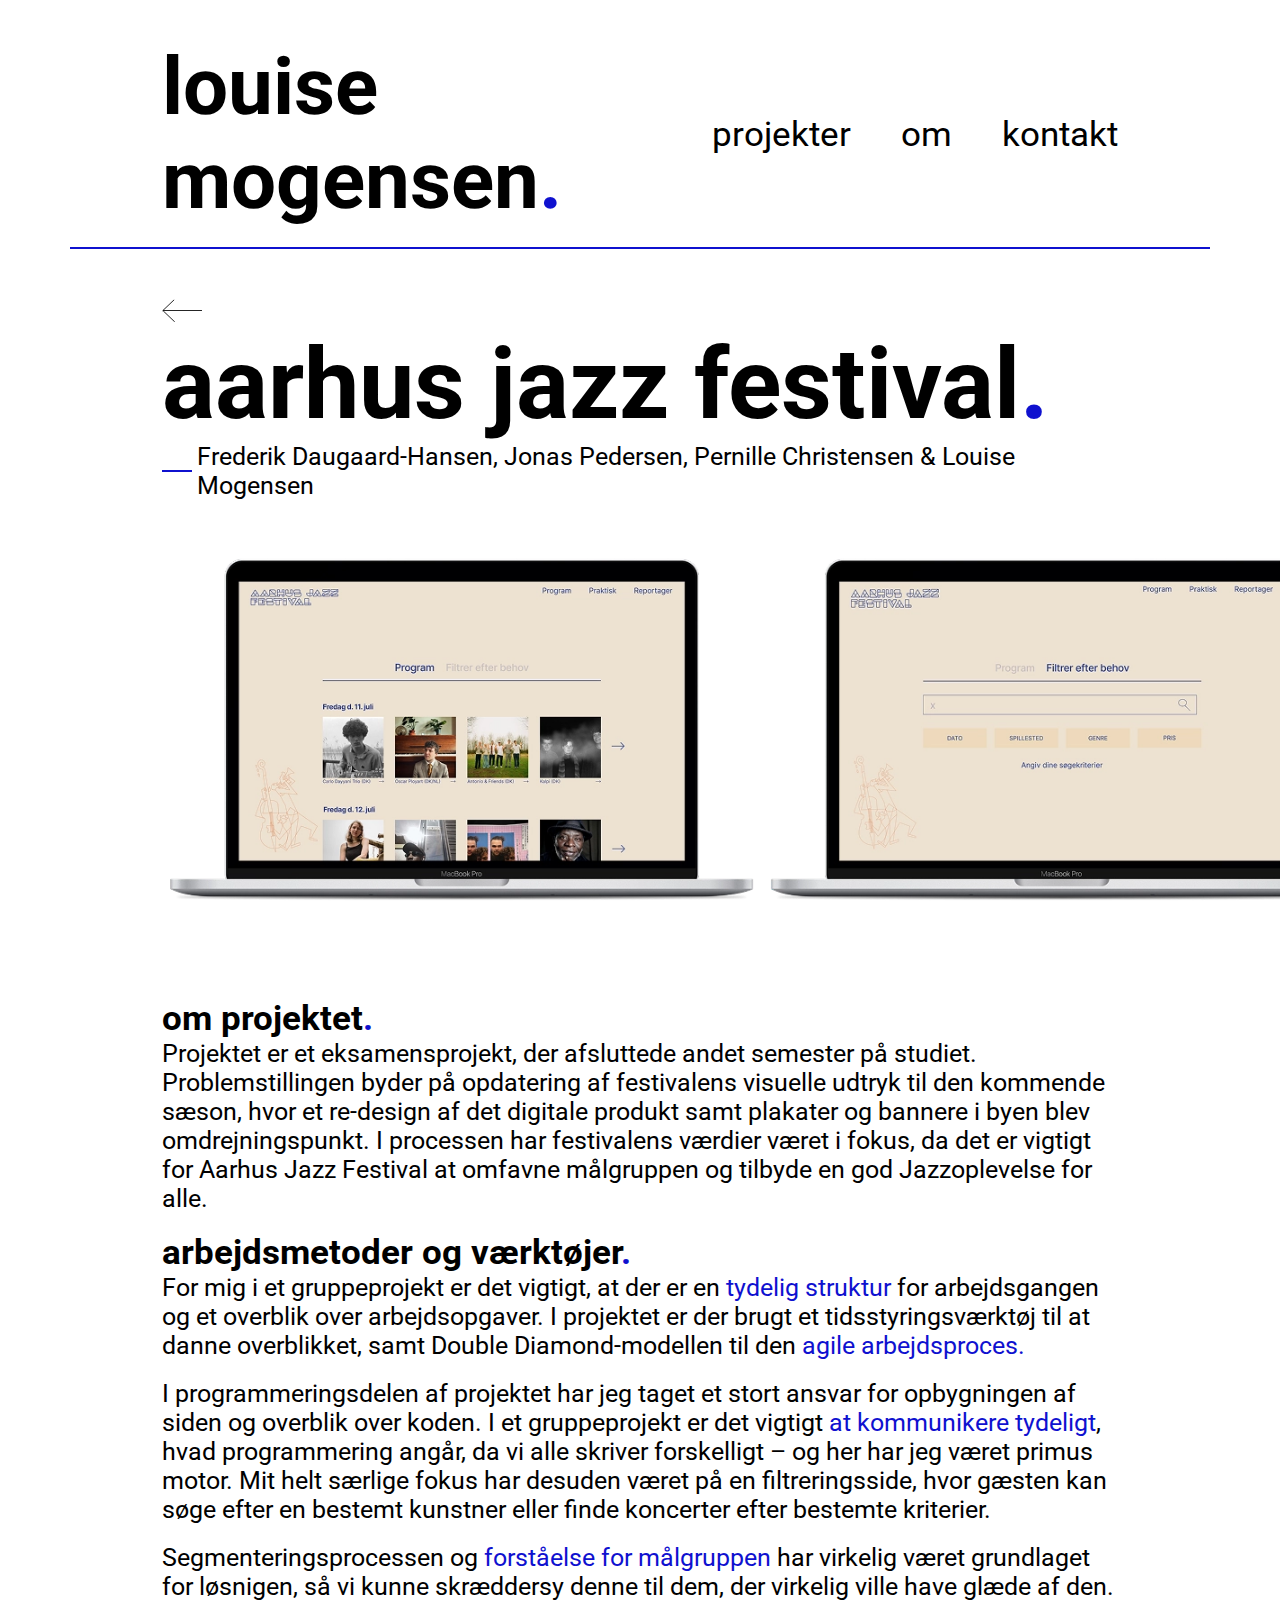
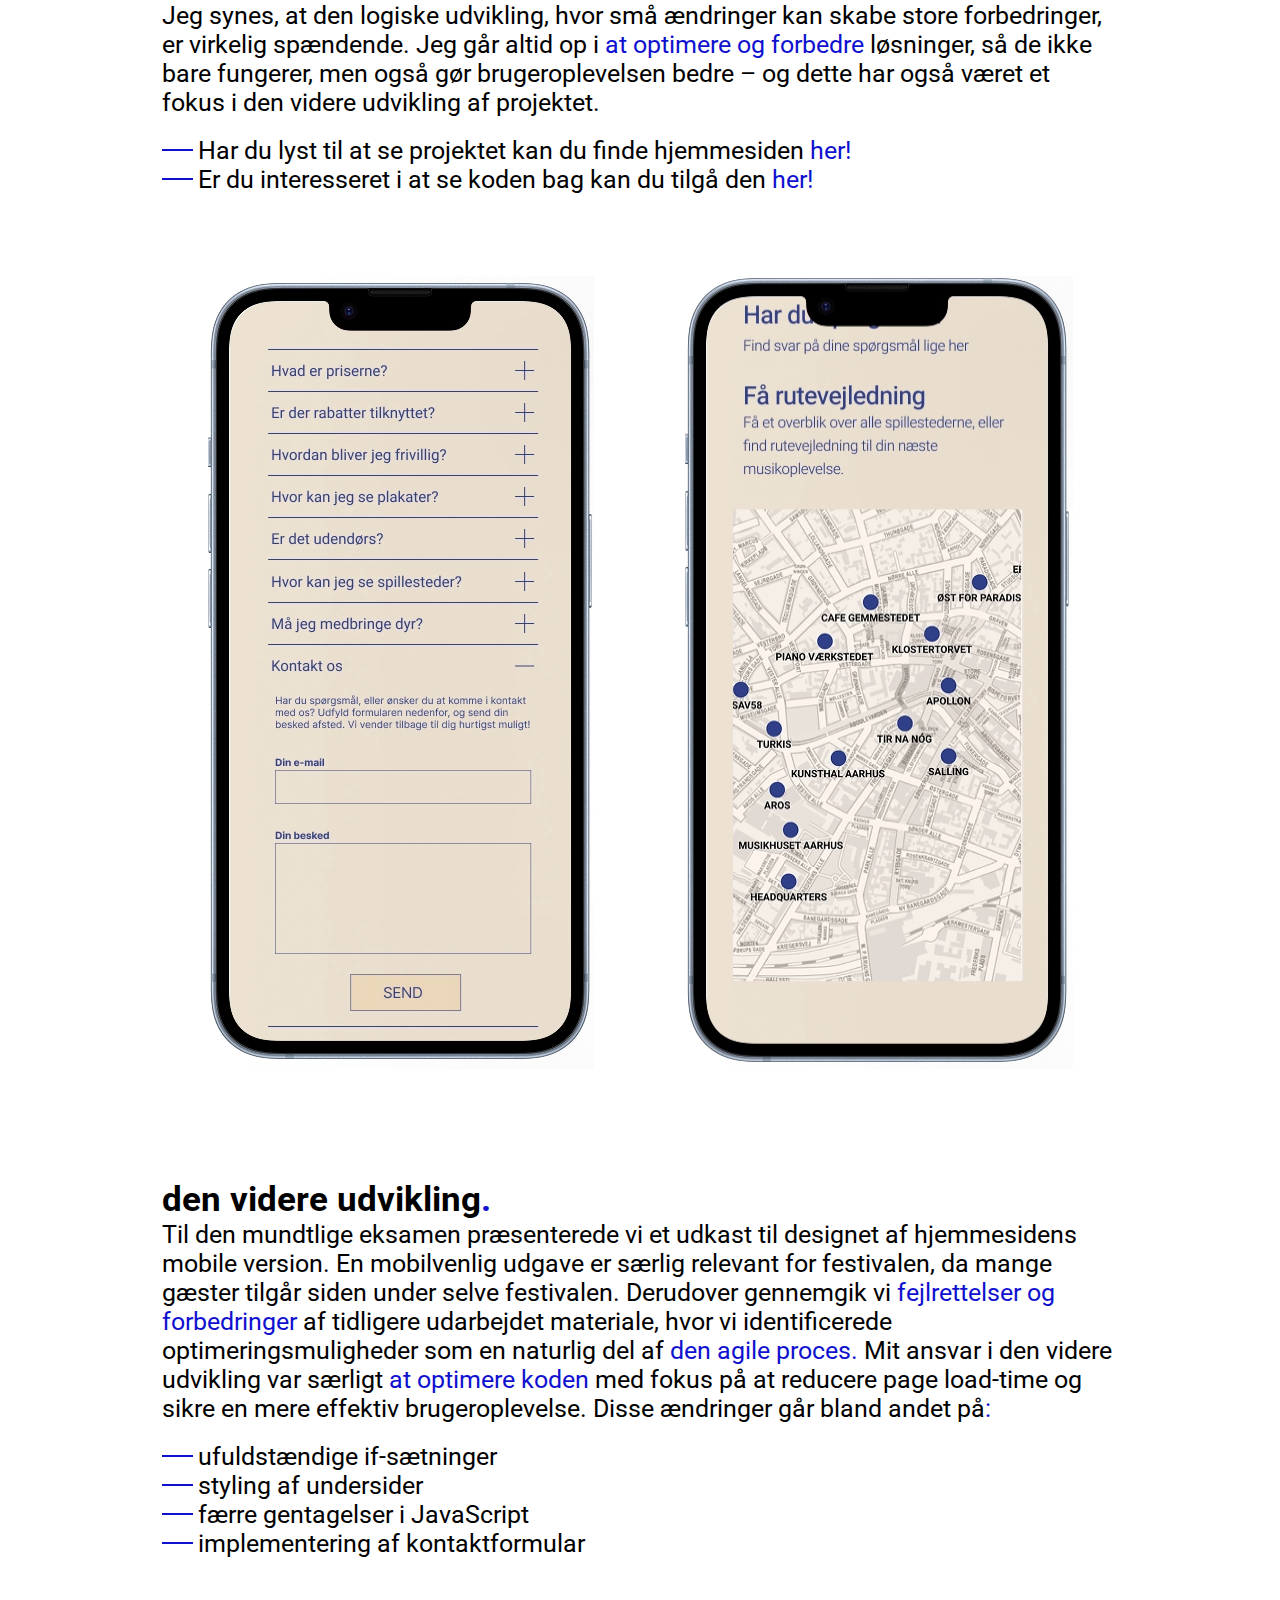
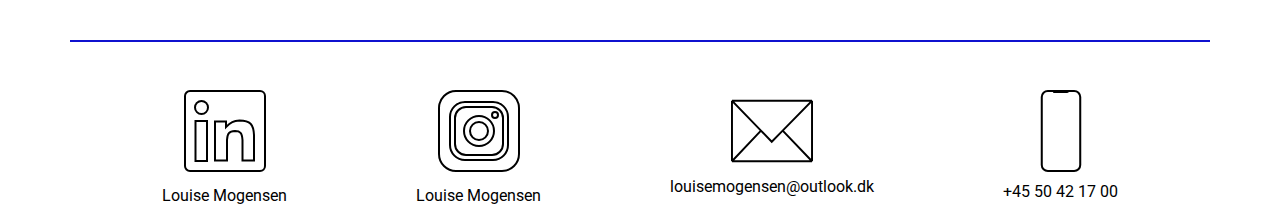
==== commit 5bfa1236: "Responsiv header og footer uden fungerende burgermenu" ====
--- a/aajf.html
+++ b/aajf.html
@@ -2,7 +2,7 @@
 <html lang="en">
 <head>
     <meta charset="UTF-8">
-    <meta name="description" content="Velkommen!"> <!-- SEO beskrivelse, vises i søgeresultatet-->
+    <meta name="viewport" content="width=device-width, initial-scale=1.0">
     <title>Document</title>
     <link rel="stylesheet" href="css/styles.css"> <!-- Linkter til den samlede CSS -->
     <link rel="icon" href="images/ikon.webp" type="image/x-icon"/> <!-- Lille ikon i tab -->
@@ -18,14 +18,18 @@
                 <a href="index.html">
                     <h1>louise mogensen<span class="punktum">.</span></h1>
                 </a>
+
             </article>
-            
 
             <article class="navigationslinje">
                 <a href="projekter.html">projekter</a>
                 <a href="om.html">om</a>
                 <a href="kontakt.html">kontakt</a>
             </article>
+
+            <aside id="burgermenu">
+                <img src="images/burgermenu.svg" alt="Burgermenu" style="width: 40px;">
+            </aside>
 
         </section>
 
@@ -116,17 +120,13 @@
         <section class="footer">
 
             <aside class="footerIkonOgTekst">
-                <a href="https://www.linkedin.com/in/louise-mogensen-a4139324a/">
-                    <img src="images/linkedinIkon.svg" alt="LinkedIn-ikon - direkte til Louise Mogensen">
-                    <p>Louise Mogensen</p>
-                </a>
+                <a href="https://www.linkedin.com/in/louise-mogensen-a4139324a/"><img src="images/linkedinIkon.svg" alt="LinkedIn-ikon - direkte til Louise Mogensen"></a>
+                <a href="https://www.linkedin.com/in/louise-mogensen-a4139324a/">Louise Mogensen</a>
             </aside>
     
             <aside class="footerIkonOgTekst">
-                <a href="https://www.instagram.com/louisemogensenn/">
-                    <img src="images/instagramIkon.svg" alt="instagram-ikon - direkte til Louise Mogensen">
-                    <p>@louisemogensenn</p>
-                </a>
+                <a href="https://www.instagram.com/louisemogensenn/"><img src="images/instagramIkon.svg" alt="instagram-ikon - direkte til Louise Mogensen"></a>
+                <a href="https://www.instagram.com/louisemogensenn/">Louise Mogensen</a>
             </aside>
     
             <aside class="footerIkonOgTekst">
@@ -144,5 +144,6 @@
 
     </footer>
     
+    
 </body>
 </html>--- a/css/styles.css
+++ b/css/styles.css
@@ -41,7 +41,23 @@
     align-self: center; /* Placerer bindestregen med samme horisontale midterpunkt som teksten */
 }
 
+@media (max-width: 390px) {
+    body {
+        margin-left: 10px; /* Angiver ny margin for mobil-version*/
+        margin-right: 10px;
+    }
+
+    .overskriftPaaSide {
+        font-size: 39px;
+        margin-bottom: 40px;
+    }
+}
+
 /* ---------------- STYLING AF HEADER ---------------- */
+
+#burgermenu {
+    display: none; /* Burgermenuen skjultet i default */
+}
 
 .menulinje {
     display: flex; 
@@ -53,8 +69,6 @@
 
 .logo {
     font-size: 40px;
-    display: flex; /* Sørger for, at elementerne er på samme række */
-    align-items: flex-end; /* Flytter alle elementer NED, så de flygter på grundlinjen */
 }
 
 .navigationslinje {
@@ -65,8 +79,6 @@
 
 .navigationslinje a:hover {
     color: var(--sekundaerFarve); /* Angiver farven ved hover */
-    /* font-weight: bold; */
-    /* text-decoration: underline 2px solid; */
     cursor: pointer;
 }
 
@@ -81,6 +93,25 @@
     gap: 5px; /* Skaber en afstand mellem bindestreg og tekst */
 }
 
+@media (max-width: 390px) {
+
+    #burgermenu {
+        display: block;
+    }
+
+    .logo {
+        font-size: 20px;
+    }
+
+    .navigationslinje {
+        display: none;
+    }
+
+    .horisontal-linje, .horisontal-linje-footer {
+        margin: 0 -10px 30px; /* Ændrer margin for linjerne */
+    }
+
+}
 
 /* ---------------- STYLING AF FOOTER ---------------- */
 
@@ -109,12 +140,35 @@
     margin-top: -5px; /* Sikrer, at teksten står på linje med andet tekst i footer*/
 }
 
+@media (max-width: 390px) {
+    .footer {
+        flex-direction: column;
+    }
+
+    .footer img {
+        width: 41px;
+        max-height: 42px;
+    }
+
+    .footerIkonOgTekst {
+        flex-direction: row;
+    }
+
+    .horisontal-linje-footer {
+        margin: 30px -10px 20px; /* Ændrer margin for linjerne */
+    }
+}
+
 /* ---------------- STYLING AF INDEX ---------------- */
 
 #forsideIndhold {
     display: flex; /* Placerer billedet og tekst+pile på en horisontal linje */
     justify-content: space-between; /* Skaber afstand imellem indhold, så det placeres i hver sin side */
     align-items: flex-end; /* Placerer al indhold (her med fokus på teksten) på den nederste linje i flexboksen */
+}
+
+#forsidebillede {
+    width: 500px;
 }
 
 #forsideNavigation {
@@ -130,6 +184,31 @@
     gap: 30px; /* Skaber afstand mellem pil og tekst på forsiden */
 }
 
+@media (max-width: 390px) {
+    #forsideIndhold {
+        flex-direction: column; /* Indhold placeres i kolonne i stedet for række */
+        align-items: center; /* Indholdet placeret i midten af siden */
+    }
+
+    #forsidebillede {
+        width: 370px; /* skærmensbredde - margin = bredden -> 390 - (10*2) = 370px*/
+    }
+
+    .forsidelinkOgPil {
+        justify-content: space-between;
+    }
+
+    #forsideNavigation {
+        font-size: 40px;
+        width: 370px;
+    }
+
+    .forsidelinkOgPil img {
+        width: 40px;
+    }
+   
+}
+
 /* ---------------- STYLING AF PROJEKTER ---------------- */
 #topProjekt {
     margin-top: 100px; /* Det øverste projekt placeres 50px fra overskriften */
@@ -167,8 +246,36 @@
     margin-top: -27px; /* Placerer pilen på samme grundlinje som billedet */
 }
 
-.projektBillede {
-    border: 2px solid var(--sekundaerFarve); /* Laver en blå kant omkring billedet i oversigten over projekter*/
+@media (max-width: 390px) {
+    #topProjekt {
+        margin: 0; /* Nulstiller margin på det øverste projekt*/
+    }
+
+    .indholdProjekter {
+        flex-direction: column;
+    }
+
+    .indholdProjekter img {
+        width: 370px;
+        height: 245px;
+    }
+
+    .linjeMellemProjekter {
+        border: 0.5px solid; /* Tykkelsen på stregen */
+        margin: 20px 0; /* Giver linjen en margin (pladsen omkring sig) på 62px */
+    }
+    
+    .tekstProjekter {
+        margin: 0;
+    }
+
+    .tekstProjekter h3 {
+        font-size: 20px; /* Overskrifterne for hvert projekt får en skriftstørrelse */
+    }
+    
+    .tekstProjekter p {
+        font-size: 15px; /* Underoverskrifterne får en skriftstørrelse */
+    }
 }
 
 /* ---------------- STYLING AF PROJEKT ---------------- */
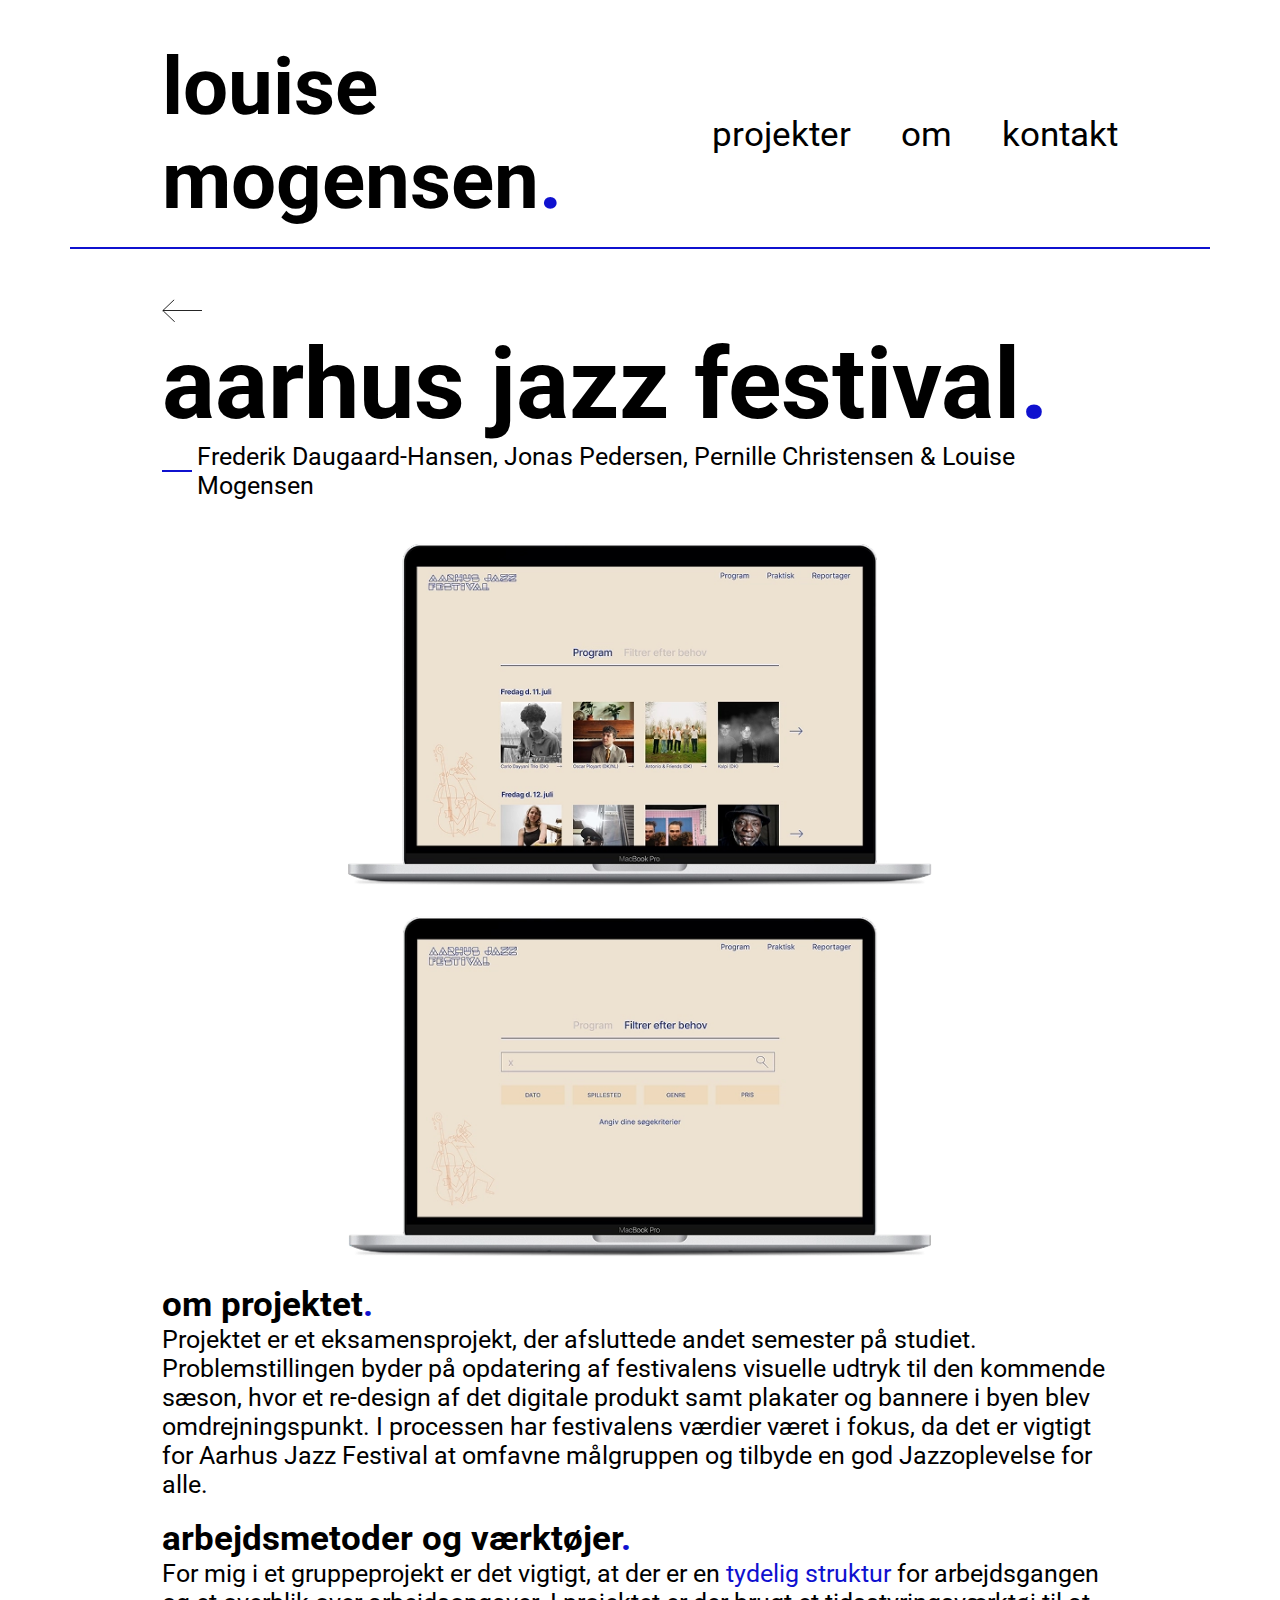
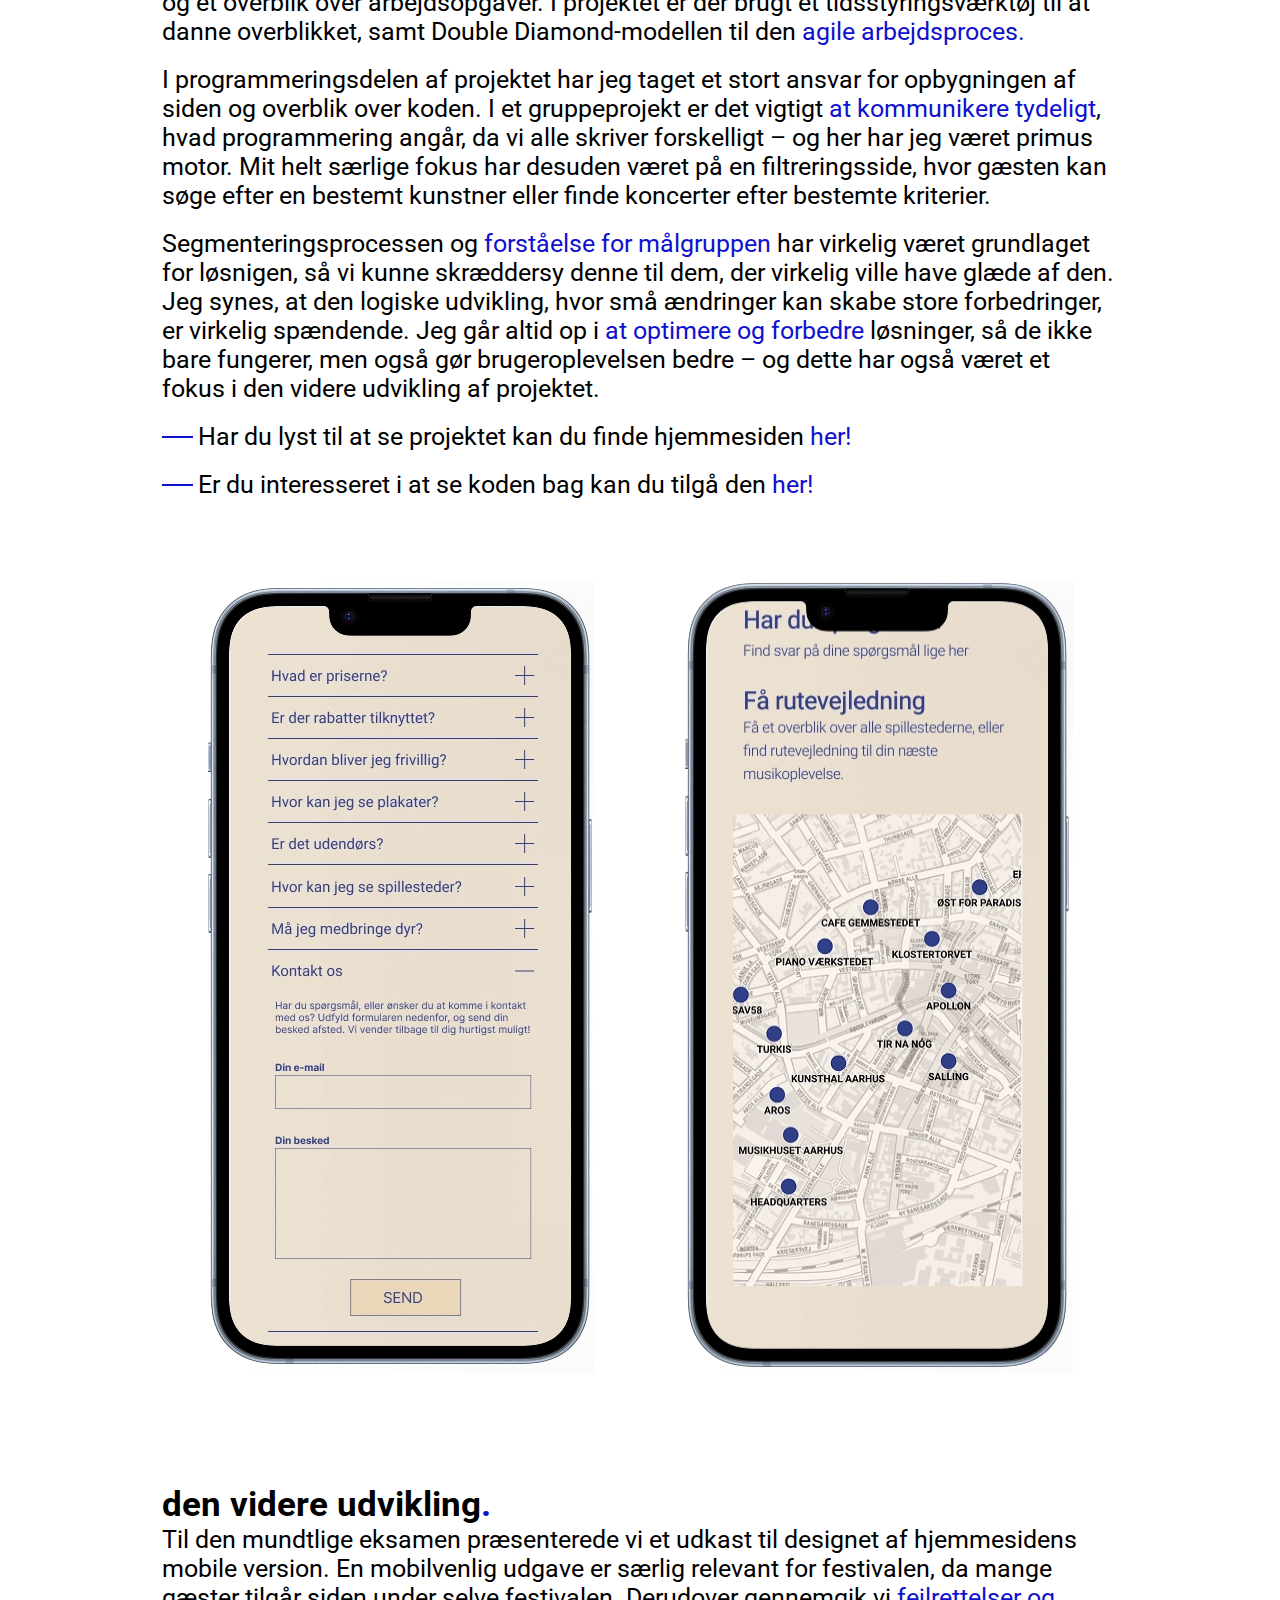
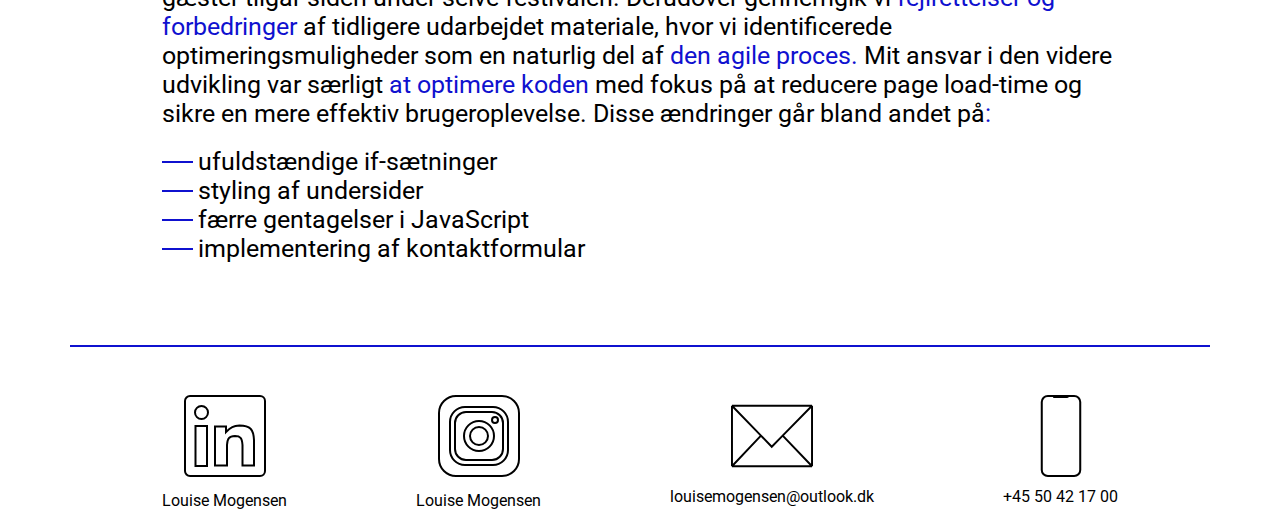
==== commit 1a068eab: "Responsivt design af undersider" ====
--- a/aajf.html
+++ b/aajf.html
@@ -43,7 +43,7 @@
 
         <h1 class="overskriftPaaSide">aarhus jazz festival<span class="punktum">.</span></h1>
 
-        <aside class="listeelement" class="gruppenavne">
+        <aside class="listeelement">
             <hr class="bindestreg">
             <p>Frederik Daugaard-Hansen, Jonas Pedersen, Pernille Christensen & Louise Mogensen</p>
         </aside>
@@ -76,7 +76,9 @@
                 <hr class="bindestreg">
                 <p>Har du lyst til at se projektet kan du finde hjemmesiden <a class="linkTilEkstern" href="https://aarhusjazzfestival.louisemogensen.dk/">her!</a></p>
             </aside>
-
+            
+            <br>
+            
             <aside class="listeelement">
                 <hr class="bindestreg">
                 <p>Er du interesseret i at se koden bag kan du tilgå den <a class="linkTilEkstern" href="https://github.com/louisemogensenn/aarhusjazzfestival">her!</a></p>
--- a/css/styles.css
+++ b/css/styles.css
@@ -41,15 +41,19 @@
     align-self: center; /* Placerer bindestregen med samme horisontale midterpunkt som teksten */
 }
 
-@media (max-width: 390px) {
+@media (max-width: 1200px) {
     body {
         margin-left: 10px; /* Angiver ny margin for mobil-version*/
         margin-right: 10px;
     }
 
     .overskriftPaaSide {
-        font-size: 39px;
-        margin-bottom: 40px;
+        font-size: 39px; /* De øverste overskrifter får en anden skriftstørrelse */
+        margin-bottom: 40px; /* Hver overskrift har 40px ned til nedstående elementer */
+    }
+
+    .bindestreg {
+        width: 12px; /* Ændrer længden på den blå bindestreg*/
     }
 }
 
@@ -93,22 +97,37 @@
     gap: 5px; /* Skaber en afstand mellem bindestreg og tekst */
 }
 
-@media (max-width: 390px) {
-
+.listeelement p {
+    font-size: 25px; /* Teksterne får en bestemt skriftstørrelse */
+    gap: 10px; /* Tekststykkerne får en afstand imellem sig*/
+}
+
+@media (max-width: 1200px) {
     #burgermenu {
         display: block;
     }
 
+    .navigationslinje {
+        display: none;
+    }
+
     .logo {
         font-size: 20px;
     }
-
-    .navigationslinje {
-        display: none;
+}
+
+@media (max-width: 390px) {
+
+    #burgermenu {
+        display: block;
     }
 
     .horisontal-linje, .horisontal-linje-footer {
         margin: 0 -10px 30px; /* Ændrer margin for linjerne */
+    }
+
+    .listeelement p {
+        font-size: 15px;
     }
 
 }
@@ -136,22 +155,22 @@
     height: 82px; /* Er nødvenidig, da telefonen har andre dimensioner */
 }
 
-.mailFooterTekst {
-    margin-top: -5px; /* Sikrer, at teksten står på linje med andet tekst i footer*/
+@media (max-width: 1000px) {
+    .footer {
+        flex-direction: column; /* Står i kolonne i stedet for på linje/række*/
+    }
+
+    .footer img {
+        width: 41px; /* Størrelsen på ikonerne ændres */
+        max-height: 41px;
+        margin-top: 10px; /* Der skabes afstand mellem ikoner og tekst */
+    }
 }
 
 @media (max-width: 390px) {
-    .footer {
-        flex-direction: column;
-    }
-
-    .footer img {
-        width: 41px;
-        max-height: 42px;
-    }
 
     .footerIkonOgTekst {
-        flex-direction: row;
+        flex-direction: row; /* Elementerne placeres på horisontal linje */
     }
 
     .horisontal-linje-footer {
@@ -184,13 +203,19 @@
     gap: 30px; /* Skaber afstand mellem pil og tekst på forsiden */
 }
 
-@media (max-width: 390px) {
+@media (max-width: 1100px) {
     #forsideIndhold {
         flex-direction: column; /* Indhold placeres i kolonne i stedet for række */
         align-items: center; /* Indholdet placeret i midten af siden */
     }
 
     #forsidebillede {
+        align-items: center;
+    }
+}
+
+@media (max-width: 640px) {
+    #forsidebillede {
         width: 370px; /* skærmensbredde - margin = bredden -> 390 - (10*2) = 370px*/
     }
 
@@ -206,7 +231,6 @@
     .forsidelinkOgPil img {
         width: 40px;
     }
-   
 }
 
 /* ---------------- STYLING AF PROJEKTER ---------------- */
@@ -246,7 +270,15 @@
     margin-top: -27px; /* Placerer pilen på samme grundlinje som billedet */
 }
 
-@media (max-width: 390px) {
+@media (max-width: 1396px) {
+
+    .indholdProjekter h3 {
+        font-size: 25px;
+    }
+
+}
+
+@media (max-width: 700px) {
     #topProjekt {
         margin: 0; /* Nulstiller margin på det øverste projekt*/
     }
@@ -328,6 +360,63 @@
     height: 500px; /* Billederne får en bestemt størrelse*/
     width: 388px;
 }
+
+@media (max-width: 1500px) {
+    .projektbilleder {
+        flex-direction: column; /* Placerer billederne over hinanden */
+        justify-content: center;
+        align-items: center;
+        margin: 20px 0;
+    }
+}
+
+@media (max-width: 800px) {
+    .projektbillederIphone {
+        height: 600px;
+        margin: 20px 0;
+    }
+}
+
+@media (max-width: 600px) {
+    .projektbillederIphone {
+        height: 338px;
+    }
+
+}
+
+@media (max-width: 390px) {
+    .projektbilleder {
+        flex-direction: column; /* Placerer billederne over hinanden */
+        justify-content: center;
+        margin: 20px 0;
+    }
+
+    .projektbilleder img{
+        width: 370px; /* Billederne får samme bredde som skærmen minus margin*/
+    }
+
+    #ipadBillederSteno {
+        width: 370px; /* Angiver bredden på billedet */
+    }
+
+    .overskriftOgTekstProjekt h3 {
+        font-size: 20px; /* Giver en anden skriftstørrelse */
+        margin-top: 20px; /* Skaber afstand til ovenstående elementer*/
+    }
+
+    .overskriftOgTekstProjekt p {
+        font-size: 15px;
+    }
+
+    .projektbillederIphone {
+        height: 338px;
+    }
+
+    #billedegalleriSteno img{
+        margin-top: 10px;
+    }
+
+}
 /* ---------------- STYLING AF OM ---------------- */
 
 .broedTekstOm{
@@ -339,14 +428,9 @@
 }
 
 .billederPaaLinje {
-    display: flex; /* Billederne placeres på lije */
+    display: flex; /* Billederne placeres på linje */
     justify-content: space-between; /* Billederne får lige meget plads omkring sig */
     margin: 18px 0; /* Billederne får en afstand på 18px til top og bund*/
-}
-
-.listeelement p {
-    font-size: 25px; /* Teksterne får en bestemt skriftstørrelse */
-    gap: 10px; /* Tekststykkerne får en afstand imellem sig*/
 }
 
 #omMig {
@@ -365,6 +449,44 @@
 
 .figur {
     width: 300px; /* Figuren får en bredde på 300px */
+}
+
+@media (max-width: 1076px) {
+    #billedegalleriOm img {
+        width: 280px; /* Bredden på billederne passer til skærmstørrelsen - 20px */
+        margin: 5px 0; /* Skaber en afstand mellem billederne på 10px*/
+    }
+}
+
+@media (max-width: 766px) {
+    #billedegalleriOm img {
+        width: 200px;
+    }
+}
+
+@media (max-width: 527px) {
+
+    .broedTekstOm {
+        font-size: 15px; /* Brødteksten på siden om får en mindre skriftstørrelse */
+    }
+
+    #billedegalleriOm img {
+        width: 370px; /* Bredden på billederne passer til skærmstørrelsen - 20px */
+        margin: 5px 0; /* Skaber en afstand mellem billederne på 10px*/
+    }
+
+    .billederPaaLinje {
+        flex-direction: column; /* Indholdet stilles på vertikal linje */
+        margin: 0; /* Al margin hertil nulstilles */
+    }
+
+    #omMig h3 {
+        font-size: 20px; /* Underoverskrifterne på siden om.html får ny skriftstørrelse */
+    }
+
+    .figur {
+        width: 100px; /* Figuren får en ny størrelse */
+    }
 }
 
 /* ---------------- STYLING AF KONTAKT ---------------- */
@@ -393,4 +515,21 @@
     align-self: flex-start; /* Holder billedet i toppen */
 }
 
-
+@media (max-width: 390px) {
+    .ikonOgTekst {
+        display: none; /* Ikoner og tekst er ikke vist, da dette er at finde i footer */
+    }
+
+    #kontaktIndhold p {
+        font-size: 15px; /* Fontstørrelsen */
+    }
+
+    #kontaktIndhold {
+        flex-direction: column; /* Indholdet står på en vertikal linje i stedet for horisontal */
+    }
+
+    #kontaktbillede {
+        width: 370px; /* Billedet passer til skærmenstørrelsen - 20px*/
+    }
+}
+
